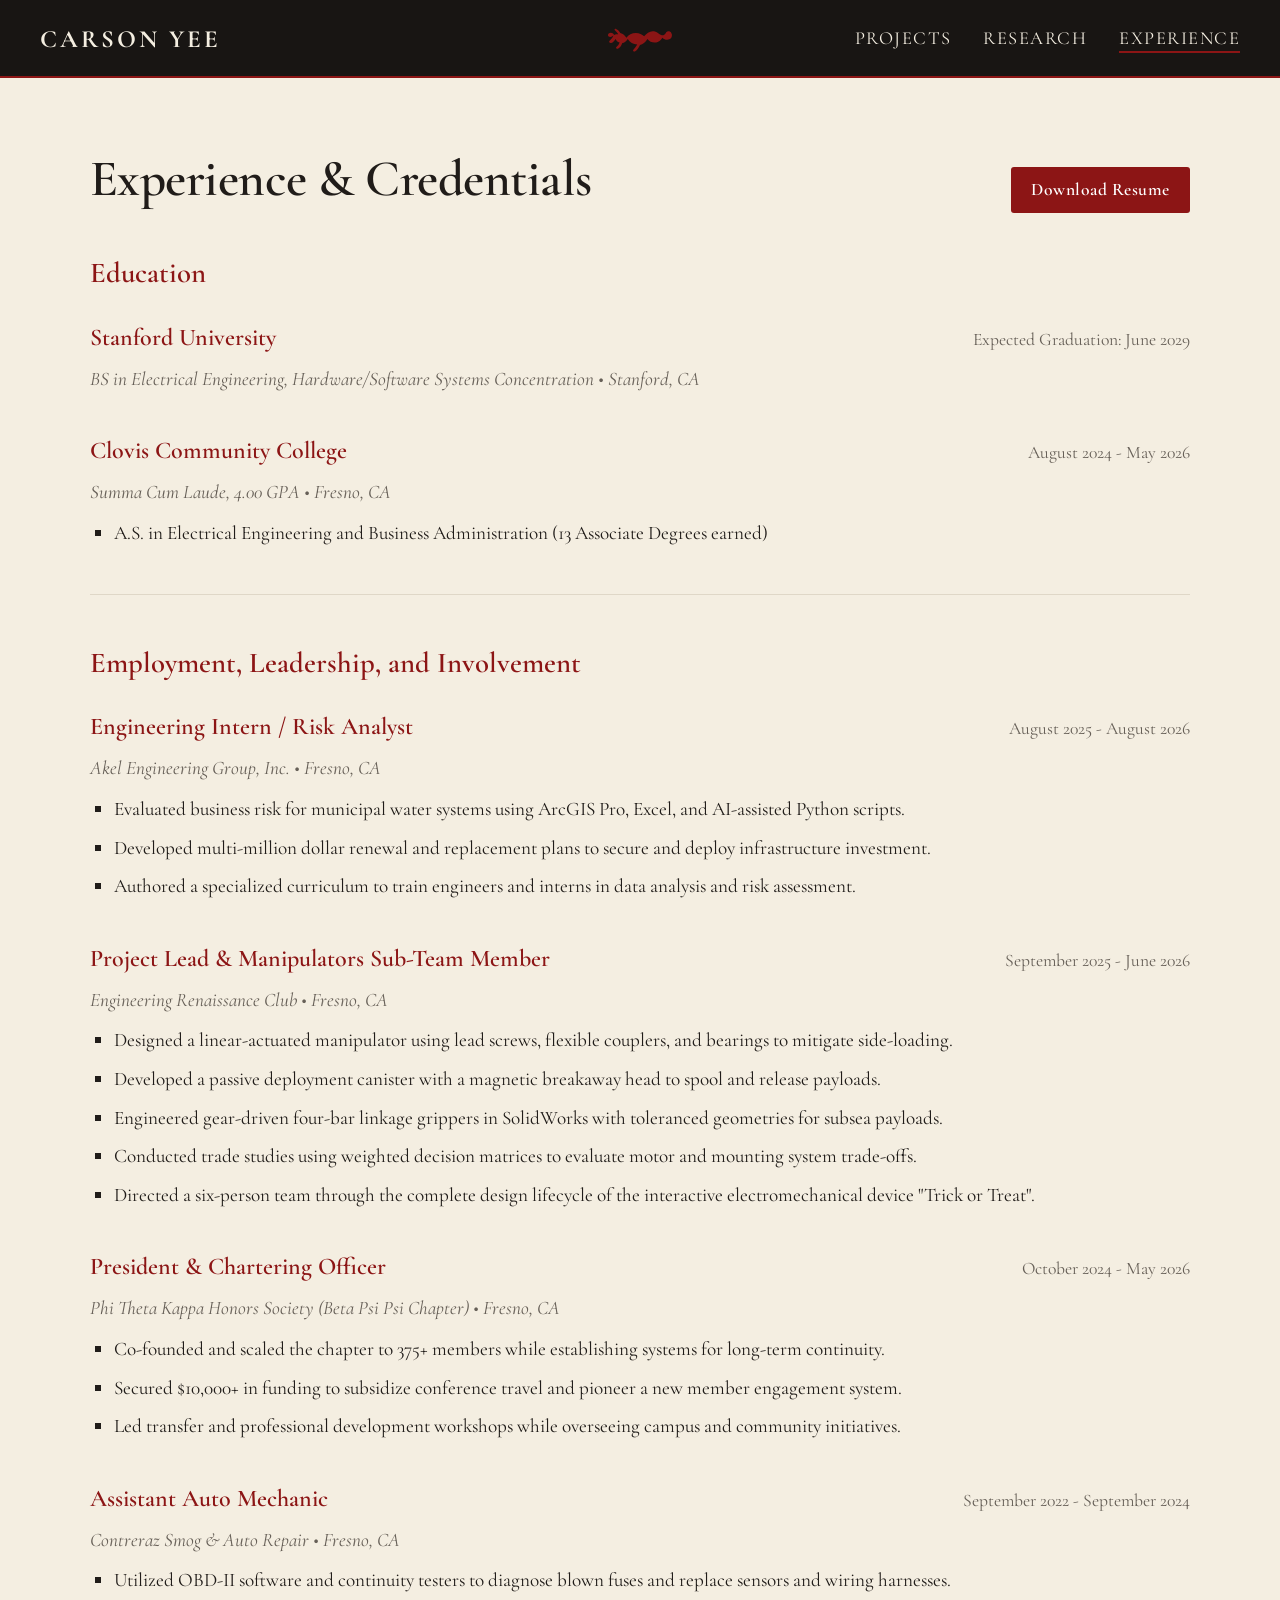
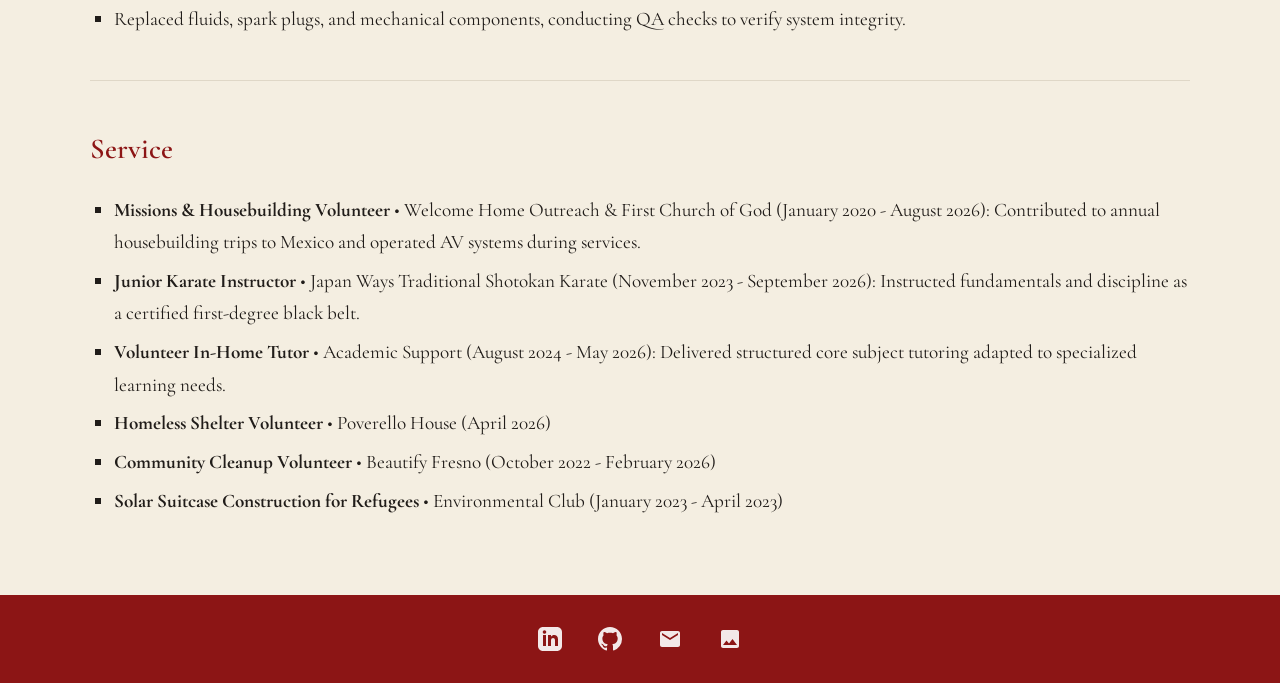
==== experience.html @ 571dfa96 "Standardize flexbox header, fix dragon clipping, remove citation tags, and add left-to-right card un" ====
<!DOCTYPE html>
<html lang="en">
<head>
  <meta charset="UTF-8">
  <meta name="viewport" content="width=device-width, initial-scale=1.0">
  <title>Experience | Carson Yee</title>
  <link rel="stylesheet" href="style.css">
</head>
<body>

  <header>
    <div class="nav-container">
      <a href="index.html" class="nav-brand">Carson Yee</a>
      <div class="nav-center">
        <svg class="dragon-icon" viewBox="0 0 100 40" fill="currentColor" xmlns="http://www.w3.org/2000/svg" aria-label="Chinese Dragon Emblem">
          <path d="M12 14 C10 10, 6 10, 4 12 C2 14, 3 17, 6 17 C9 17, 10 15, 11 15 C10 18, 7 21, 5 23 C4 24, 5 26, 7 26 C10 26, 12 23, 14 20 C15 22, 17 25, 20 25 C19 28, 17 30, 15 32 C14 33, 16 35, 18 34 C21 33, 23 29, 24 26 C27 26, 30 23, 32 20 C35 25, 40 28, 46 28 C44 31, 42 34, 40 36 C39 37, 41 39, 43 38 C46 37, 48 33, 50 29 C54 28, 58 25, 61 20 C64 24, 69 26, 74 25 C78 24, 81 21, 83 18 C86 21, 90 22, 94 20 C97 18, 98 14, 96 11 C94 8, 90 8, 88 11 C86 14, 84 15, 81 14 C78 13, 76 10, 72 9 C66 7, 60 11, 56 16 C53 13, 49 11, 44 11 C38 11, 33 14, 30 18 C28 15, 25 12, 21 11 C19 8, 17 6, 14 5 C13 5, 12 6, 13 7 C15 9, 17 11, 18 13 C16 13, 14 13, 12 14 Z"/>
        </svg>
      </div>
      <ul class="nav-links">
        <li><a href="projects.html">Projects</a></li>
        <li><a href="research.html">Research</a></li>
        <li><a href="experience.html" class="active">Experience</a></li>
      </ul>
    </div>
  </header>

  <main class="section-band section-cream" style="flex: 1;">
    <div class="content-wrap">
      <div style="display: flex; justify-content: space-between; align-items: baseline; margin-bottom: 24px; flex-wrap: wrap; gap: 16px;">
        <h1 class="page-title" style="margin-bottom: 0;">Experience & Credentials</h1>
        <a href="assets/resume.pdf" class="btn" download="Carson_Yee_Resume.pdf">Download Resume</a>
      </div>

      <!-- Education: Institution Precedes Major -->
      <h2 style="font-size: 1.8rem; color: var(--cardinal); margin: 36px 0 20px 0; font-weight: 600;">Education</h2>
      <div class="exp-entry">
        <div class="exp-header">
          <h3>Stanford University</h3>
          <span class="exp-date">Expected Graduation: June 2029</span>
        </div>
        <p class="exp-sub">BS in Electrical Engineering, Hardware/Software Systems Concentration &bull; Stanford, CA</p>
      </div>

      <div class="exp-entry">
        <div class="exp-header">
          <h3>Clovis Community College</h3>
          <span class="exp-date">August 2024 - May 2026</span>
        </div>
        <p class="exp-sub">Summa Cum Laude, 4.00 GPA &bull; Fresno, CA</p>
        <ul class="exp-bullets">
          <li>A.S. in Electrical Engineering and Business Administration (13 Associate Degrees earned)</li>
        </ul>
      </div>

      <hr style="border: 0; border-top: 1px solid var(--border); margin: 44px 0;">

      <!-- Employment: Job Title Precedes Organization -->
      <h2 style="font-size: 1.8rem; color: var(--cardinal); margin: 36px 0 20px 0; font-weight: 600;">Employment, Leadership, and Involvement</h2>

      <!-- 1. Akel -->
      <div class="exp-entry">
        <div class="exp-header">
          <h3>Engineering Intern / Risk Analyst</h3>
          <span class="exp-date">August 2025 - August 2026</span>
        </div>
        <p class="exp-sub">Akel Engineering Group, Inc. &bull; Fresno, CA</p>
        <ul class="exp-bullets">
          <li>Evaluated business risk for municipal water systems using ArcGIS Pro, Excel, and AI-assisted Python scripts.</li>
          <li>Developed multi-million dollar renewal and replacement plans to secure and deploy infrastructure investment.</li>
          <li>Authored a specialized curriculum to train engineers and interns in data analysis and risk assessment.</li>
        </ul>
      </div>

      <!-- 2. Engineering Renaissance Club -->
      <div class="exp-entry">
        <div class="exp-header">
          <h3>Project Lead & Manipulators Sub-Team Member</h3>
          <span class="exp-date">September 2025 - June 2026</span>
        </div>
        <p class="exp-sub">Engineering Renaissance Club &bull; Fresno, CA</p>
        <ul class="exp-bullets">
          <li>Designed a linear-actuated manipulator using lead screws, flexible couplers, and bearings to mitigate side-loading.</li>
          <li>Developed a passive deployment canister with a magnetic breakaway head to spool and release payloads.</li>
          <li>Engineered gear-driven four-bar linkage grippers in SolidWorks with toleranced geometries for subsea payloads.</li>
          <li>Conducted trade studies using weighted decision matrices to evaluate motor and mounting system trade-offs.</li>
          <li>Directed a six-person team through the complete design lifecycle of the interactive electromechanical device "Trick or Treat".</li>
        </ul>
      </div>

      <!-- 3. Phi Theta Kappa -->
      <div class="exp-entry">
        <div class="exp-header">
          <h3>President & Chartering Officer</h3>
          <span class="exp-date">October 2024 - May 2026</span>
        </div>
        <p class="exp-sub">Phi Theta Kappa Honors Society (Beta Psi Psi Chapter) &bull; Fresno, CA</p>
        <ul class="exp-bullets">
          <li>Co-founded and scaled the chapter to 375+ members while establishing systems for long-term continuity.</li>
          <li>Secured $10,000+ in funding to subsidize conference travel and pioneer a new member engagement system.</li>
          <li>Led transfer and professional development workshops while overseeing campus and community initiatives.</li>
        </ul>
      </div>

      <!-- 4. Contreraz -->
      <div class="exp-entry">
        <div class="exp-header">
          <h3>Assistant Auto Mechanic</h3>
          <span class="exp-date">September 2022 - September 2024</span>
        </div>
        <p class="exp-sub">Contreraz Smog & Auto Repair &bull; Fresno, CA</p>
        <ul class="exp-bullets">
          <li>Utilized OBD-II software and continuity testers to diagnose blown fuses and replace sensors and wiring harnesses.</li>
          <li>Replaced fluids, spark plugs, and mechanical components, conducting QA checks to verify system integrity.</li>
        </ul>
      </div>

      <hr style="border: 0; border-top: 1px solid var(--border); margin: 44px 0;">

      <!-- Service -->
      <h2 style="font-size: 1.8rem; color: var(--cardinal); margin: 36px 0 20px 0; font-weight: 600;">Service</h2>
      <ul class="service-list">
        <li><strong>Missions & Housebuilding Volunteer</strong> &bull; Welcome Home Outreach & First Church of God (January 2020 - August 2026): Contributed to annual housebuilding trips to Mexico and operated AV systems during services.</li>
        <li><strong>Junior Karate Instructor</strong> &bull; Japan Ways Traditional Shotokan Karate (November 2023 - September 2026): Instructed fundamentals and discipline as a certified first-degree black belt.</li>
        <li><strong>Volunteer In-Home Tutor</strong> &bull; Academic Support (August 2024 - May 2026): Delivered structured core subject tutoring adapted to specialized learning needs.</li>
        <li><strong>Homeless Shelter Volunteer</strong> &bull; Poverello House (April 2026)</li>
        <li><strong>Community Cleanup Volunteer</strong> &bull; Beautify Fresno (October 2022 - February 2026)</li>
        <li><strong>Solar Suitcase Construction for Refugees</strong> &bull; Environmental Club (January 2023 - April 2023)</li>
      </ul>
    </div>
  </main>

  <footer>
    <div class="footer-inner">
      <a href="http://www.linkedin.com/in/carsonyee777" target="_blank" rel="noopener" class="footer-icon" aria-label="LinkedIn">
        <svg viewBox="0 0 24 24"><path d="M19 0h-14c-2.761 0-5 2.239-5 5v14c0 2.761 2.239 5 5 5h14c2.762 0 5-2.239 5-5v-14c0-2.761-2.238-5-5-5zm-11 19h-3v-11h3v11zm-1.5-12.268c-.966 0-1.75-.79-1.75-1.764s.784-1.764 1.75-1.764 1.75.79 1.75 1.764-.783 1.764-1.75 1.764zm13.5 12.268h-3v-5.604c0-3.368-4-3.113-4 0v5.604h-3v-11h3v1.765c1.396-2.586 7-2.777 7 2.476v6.759z"/></svg>
      </a>
      <a href="https://github.com/carson-yee" target="_blank" rel="noopener" class="footer-icon" aria-label="GitHub">
        <svg viewBox="0 0 24 24"><path d="M12 0C5.37 0 0 5.37 0 12c0 5.31 3.435 9.795 8.205 11.385.6.105.825-.255.825-.57 0-.285-.015-1.23-.015-2.235-3.015.555-3.795-.735-4.035-1.41-.135-.345-.72-1.41-1.23-1.695-.42-.225-1.02-.78-.015-.795.945-.015 1.62.87 1.845 1.23 1.08 1.815 2.805 1.305 3.495.99.105-.78.42-1.305.765-1.605-2.67-.3-5.46-1.335-5.46-5.925 0-1.305.465-2.385 1.23-3.225-.12-.3-.54-1.53.12-3.18 0 0 1.005-.315 3.3 1.23.96-.27 1.98-.405 3-.405s2.04.135 3 .405c2.295-1.56 3.3-1.23 3.3-1.23.66 1.65.24 2.88.12 3.18.765.84 1.23 1.905 1.23 3.225 0 4.605-2.805 5.625-5.475 5.925.435.375.81 1.095.81 2.22 0 1.605-.015 2.895-.015 3.3 0 .315.225.69.825.57A12.02 12.02 0 0 0 24 12c0-6.63-5.37-12-12-12z"/></svg>
      </a>
      <a href="mailto:carsony@stanford.edu" class="footer-icon" aria-label="Email">
        <svg viewBox="0 0 24 24"><path d="M20 4H4c-1.1 0-1.99.9-1.99 2L2 18c0 1.1.9 2 2 2h16c1.1 0 2-.9 2-2V6c0-1.1-.9-2-2-2zm0 4l-8 5-8-5V6l8 5 8-5v2z"/></svg>
      </a>
      <a href="secret.html" class="footer-icon" aria-label="Field Photography" title="Field Photography">
        <svg viewBox="0 0 24 24"><path d="M21 19V5c0-1.1-.9-2-2-2H5c-1.1 0-2 .9-2 2v14c0 1.1.9 2 2 2h14c1.1 0 2-.9 2-2zM8.5 13.5l2.5 3.01L14.5 12l4.5 6H5l3.5-4.5z"/></svg>
      </a>
    </div>
  </footer>

</body>
</html>
---- style.css ----
@import url('https://fonts.googleapis.com/css2?family=Cormorant+Garamond:ital,wght@0,400;0,500;0,600;0,700;1,400;1,600&display=swap');

:root {
  --bg-cream: #f4eee1;
  --bg-light: #fcfaf6;
  --header-bg: #181513;
  --header-text: #f4eee1;
  --footer-bg: #8c1515;
  --text-main: #201c19;
  --text-muted: #665f57;
  --cardinal: #8c1515;
  --border: #dfd7c7;
}

* {
  box-sizing: border-box;
  margin: 0;
  padding: 0;
}

body {
  font-family: 'Cormorant Garamond', Garamond, Georgia, serif;
  color: var(--text-main);
  background-color: var(--bg-cream);
  line-height: 1.7;
  display: flex;
  flex-direction: column;
  min-height: 100vh;
  font-size: 1.15rem;
}

/* Header & Flexbox Navigation */
header {
  background-color: var(--header-bg);
  width: 100%;
  padding: 18px 0 16px 0;
  border-bottom: 2px solid var(--cardinal);
}

.nav-container {
  width: 100%;
  padding: 0 40px;
  display: flex;
  justify-content: space-between;
  align-items: center;
}

.nav-brand {
  flex: 1;
  text-align: left;
  font-size: 1.55rem;
  font-weight: 700;
  letter-spacing: 0.12em;
  text-transform: uppercase;
  text-decoration: none;
  color: var(--header-text);
  transition: opacity 0.2s ease;
}

.nav-brand:hover {
  opacity: 0.8;
}

.nav-center {
  flex: 0 0 auto;
  display: flex;
  align-items: center;
  justify-content: center;
}

.dragon-icon {
  width: 68px;
  height: 28px;
  display: block;
  color: var(--cardinal);
  transition: transform 0.25s ease, color 0.25s ease;
}

.dragon-icon:hover {
  transform: scale(1.1);
  color: #b82323;
}

.nav-links {
  flex: 1;
  display: flex;
  justify-content: flex-end;
  gap: 32px;
  align-items: center;
  list-style: none;
}

.nav-links a {
  text-decoration: none;
  color: var(--header-text);
  font-size: 1.15rem;
  letter-spacing: 0.08em;
  text-transform: uppercase;
  position: relative;
  padding-bottom: 4px;
  transition: color 0.2s ease;
}

.nav-links a::after {
  content: "";
  position: absolute;
  bottom: 0;
  left: 0;
  width: 0%;
  height: 2px;
  background-color: var(--cardinal);
  transition: width 0.25s ease;
}

.nav-links a:hover::after,
.nav-links a.active::after {
  width: 100%;
}

/* Layout Bands */
.section-band {
  width: 100%;
  padding: 72px 24px;
}

.section-cream {
  background-color: var(--bg-cream);
}

.section-light {
  background-color: var(--bg-light);
  border-top: 1px solid var(--border);
  border-bottom: 1px solid var(--border);
}

.content-wrap {
  max-width: 1100px;
  margin: 0 auto;
}

/* Typography */
.page-title {
  font-size: 3.2rem;
  font-weight: 600;
  letter-spacing: -0.01em;
  margin-bottom: 32px;
  line-height: 1.15;
}

.section-heading {
  font-size: 2.3rem;
  font-weight: 600;
  text-align: center;
  margin-bottom: 36px;
}

.section-sub {
  text-align: center;
  color: var(--text-muted);
  font-size: 1.1rem;
  margin-bottom: 40px;
  font-style: italic;
}

/* Hero Section */
.hero-grid {
  display: grid;
  grid-template-columns: 1.15fr 0.85fr;
  gap: 60px;
  align-items: center;
}

.hero-bio {
  font-size: 1.35rem;
  line-height: 1.8;
}

.hero-bio p {
  margin-bottom: 22px;
}

.hero-image-wrap {
  display: flex;
  justify-content: center;
}

.hero-img {
  width: 100%;
  max-width: 440px;
  aspect-ratio: 4 / 5;
  object-fit: cover;
  border-radius: 4px;
  border: 1px solid var(--border);
  box-shadow: 0 12px 30px rgba(0, 0, 0, 0.08);
}

/* Featured Links Cards with Left-to-Right Animated Underline */
.card-grid {
  display: grid;
  grid-template-columns: repeat(auto-fit, minmax(300px, 1fr));
  gap: 28px;
}

.card {
  background: var(--bg-cream);
  padding: 24px;
  border: 1px solid var(--border);
  border-radius: 3px;
  text-decoration: none;
  color: inherit;
  display: flex;
  flex-direction: column;
  justify-content: space-between;
  transition: transform 0.2s ease, box-shadow 0.2s ease;
}

.card:hover {
  transform: translateY(-4px);
  box-shadow: 0 10px 24px rgba(0, 0, 0, 0.06);
}

.card-title-wrap {
  display: inline-block;
  margin-bottom: 8px;
}

.card h3 {
  font-size: 1.5rem;
  color: var(--cardinal);
  font-weight: 600;
  display: inline-block;
  position: relative;
  padding-bottom: 2px;
}

.card h3::after {
  content: "";
  position: absolute;
  bottom: 0;
  left: 0;
  width: 0%;
  height: 2px;
  background-color: var(--cardinal);
  transition: width 0.25s ease;
}

.card:hover h3::after {
  width: 100%;
}

.card p {
  font-size: 1.15rem;
  color: var(--text-muted);
  margin-bottom: 16px;
  flex-grow: 1;
}

.card-thumb {
  width: 100%;
  aspect-ratio: 16 / 9;
  object-fit: cover;
  border-radius: 2px;
  border: 1px solid var(--border);
  display: block;
  background-color: var(--bg-light);
}

/* Quote Section */
.quote-container {
  max-width: 900px;
  margin: 0 auto;
  text-align: center;
  padding: 24px 20px;
}

.quote-text {
  font-size: 2.3rem;
  font-style: italic;
  line-height: 1.45;
  color: var(--text-main);
  margin-bottom: 16px;
}

.quote-attribution {
  font-size: 1.25rem;
  font-style: normal;
  letter-spacing: 0.06em;
  text-transform: uppercase;
  color: var(--cardinal);
  font-weight: 600;
}

/* Video Container for Speech Page */
.video-container {
  position: relative;
  padding-bottom: 56.25%;
  height: 0;
  overflow: hidden;
  max-width: 900px;
  margin: 0 auto 36px auto;
  border: 1px solid var(--border);
  border-radius: 3px;
  box-shadow: 0 10px 30px rgba(0, 0, 0, 0.08);
  background-color: #000;
}

.video-container iframe {
  position: absolute;
  top: 0;
  left: 0;
  width: 100%;
  height: 100%;
  border: 0;
}

/* Projects Grid: Exactly Two Columns Max */
.project-grid {
  display: grid;
  grid-template-columns: repeat(2, 1fr);
  gap: 32px;
}

.project-card {
  position: relative;
  aspect-ratio: 16 / 10;
  overflow: hidden;
  border-radius: 3px;
  border: 1px solid var(--border);
  background-color: #141110;
  display: block;
  text-decoration: none;
}

.project-img {
  width: 100%;
  height: 100%;
  object-fit: cover;
  display: block;
  transition: opacity 0.4s ease, transform 0.4s ease;
}

.project-overlay {
  position: absolute;
  inset: 0;
  display: flex;
  flex-direction: column;
  justify-content: center;
  align-items: center;
  text-align: center;
  padding: 28px;
  opacity: 0;
  background: rgba(24, 21, 19, 0.9);
  transition: opacity 0.35s ease;
}

.project-card:hover .project-img {
  opacity: 0.15;
  transform: scale(1.04);
}

.project-card:hover .project-overlay {
  opacity: 1;
}

.project-overlay h3 {
  color: #ffffff;
  font-size: 1.6rem;
  margin-bottom: 8px;
  font-weight: 600;
}

.project-overlay p {
  color: var(--bg-cream);
  font-size: 1.15rem;
  line-height: 1.45;
}

/* Research Entries */
.pub-entry {
  display: flex;
  justify-content: space-between;
  align-items: flex-start;
  gap: 36px;
  margin-bottom: 44px;
  padding-bottom: 36px;
  border-bottom: 1px solid var(--border);
}

.pub-entry:last-child {
  border-bottom: none;
}

.pub-content {
  flex: 1;
}

.pub-title {
  font-size: 1.6rem;
  color: var(--cardinal);
  margin-bottom: 6px;
  line-height: 1.35;
  font-weight: 600;
}

.pub-sub {
  color: var(--text-muted);
  font-size: 1.15rem;
  font-style: italic;
  margin-bottom: 12px;
}

.pub-desc {
  font-size: 1.2rem;
  margin-bottom: 16px;
}

.pub-cover {
  width: 190px;
  min-width: 190px;
  aspect-ratio: 3 / 4;
  object-fit: cover;
  border: 1px solid var(--border);
  border-radius: 2px;
  box-shadow: 0 4px 14px rgba(0, 0, 0, 0.08);
  background-color: var(--bg-light);
}

/* Standard Buttons */
.btn {
  display: inline-block;
  padding: 8px 20px;
  background-color: var(--cardinal);
  color: #ffffff;
  text-decoration: none;
  border-radius: 3px;
  font-size: 1.1rem;
  font-weight: 600;
  letter-spacing: 0.03em;
  transition: opacity 0.2s ease;
}

.btn:hover {
  opacity: 0.88;
}

/* Experience Entries */
.exp-entry {
  margin-bottom: 36px;
}

.exp-header {
  display: flex;
  justify-content: space-between;
  align-items: baseline;
  margin-bottom: 4px;
}

.exp-header h3 {
  font-size: 1.5rem;
  color: var(--cardinal);
  font-weight: 600;
}

.exp-date {
  font-size: 1.1rem;
  color: var(--text-muted);
}

.exp-sub {
  color: var(--text-muted);
  font-size: 1.2rem;
  font-style: italic;
  margin-bottom: 8px;
}

.exp-bullets, .service-list {
  list-style: square;
  padding-left: 24px;
  font-size: 1.2rem;
  line-height: 1.7;
}

.exp-bullets li, .service-list li {
  margin-bottom: 6px;
}

/* Secret Photography Grid */
.secret-wrap {
  width: 100%;
  max-width: 1300px;
  margin: 0 auto;
  padding: 48px 24px;
}

.gallery-grid {
  display: grid;
  grid-template-columns: repeat(auto-fill, minmax(320px, 1fr));
  gap: 28px;
}

.gallery-item {
  width: 100%;
  height: 320px;
  object-fit: cover;
  border-radius: 3px;
  border: 1px solid var(--border);
}

/* Footer */
footer {
  background-color: var(--footer-bg);
  padding: 32px 0;
  margin-top: auto;
  width: 100%;
}

.footer-inner {
  display: flex;
  justify-content: center;
  align-items: center;
  gap: 36px;
}

.footer-icon {
  color: #ffffff;
  display: inline-flex;
  align-items: center;
  justify-content: center;
  opacity: 0.9;
  transition: transform 0.2s ease, opacity 0.2s ease;
}

.footer-icon:hover {
  opacity: 1;
  transform: scale(1.15);
}

.footer-icon svg {
  width: 24px;
  height: 24px;
  fill: currentColor;
}

/* Responsive Layout */
@media (max-width: 768px) {
  .nav-container {
    padding: 0 20px;
    flex-direction: column;
    gap: 14px;
    text-align: center;
  }
  .nav-brand {
    text-align: center;
  }
  .nav-links {
    justify-content: center;
    gap: 18px;
  }
  .hero-grid {
    grid-template-columns: 1fr;
    gap: 36px;
  }
  .hero-image-wrap {
    order: -1;
  }
  .hero-img {
    max-width: 300px;
  }
  .page-title {
    font-size: 2.5rem;
    text-align: center;
  }
  .project-grid {
    grid-template-columns: 1fr;
  }
  .pub-entry {
    flex-direction: column-reverse;
    gap: 20px;
  }
  .pub-cover {
    width: 100%;
    max-width: 240px;
  }
  .quote-text {
    font-size: 1.7rem;
  }
  .exp-header {
    flex-direction: column;
    gap: 4px;
  }
}
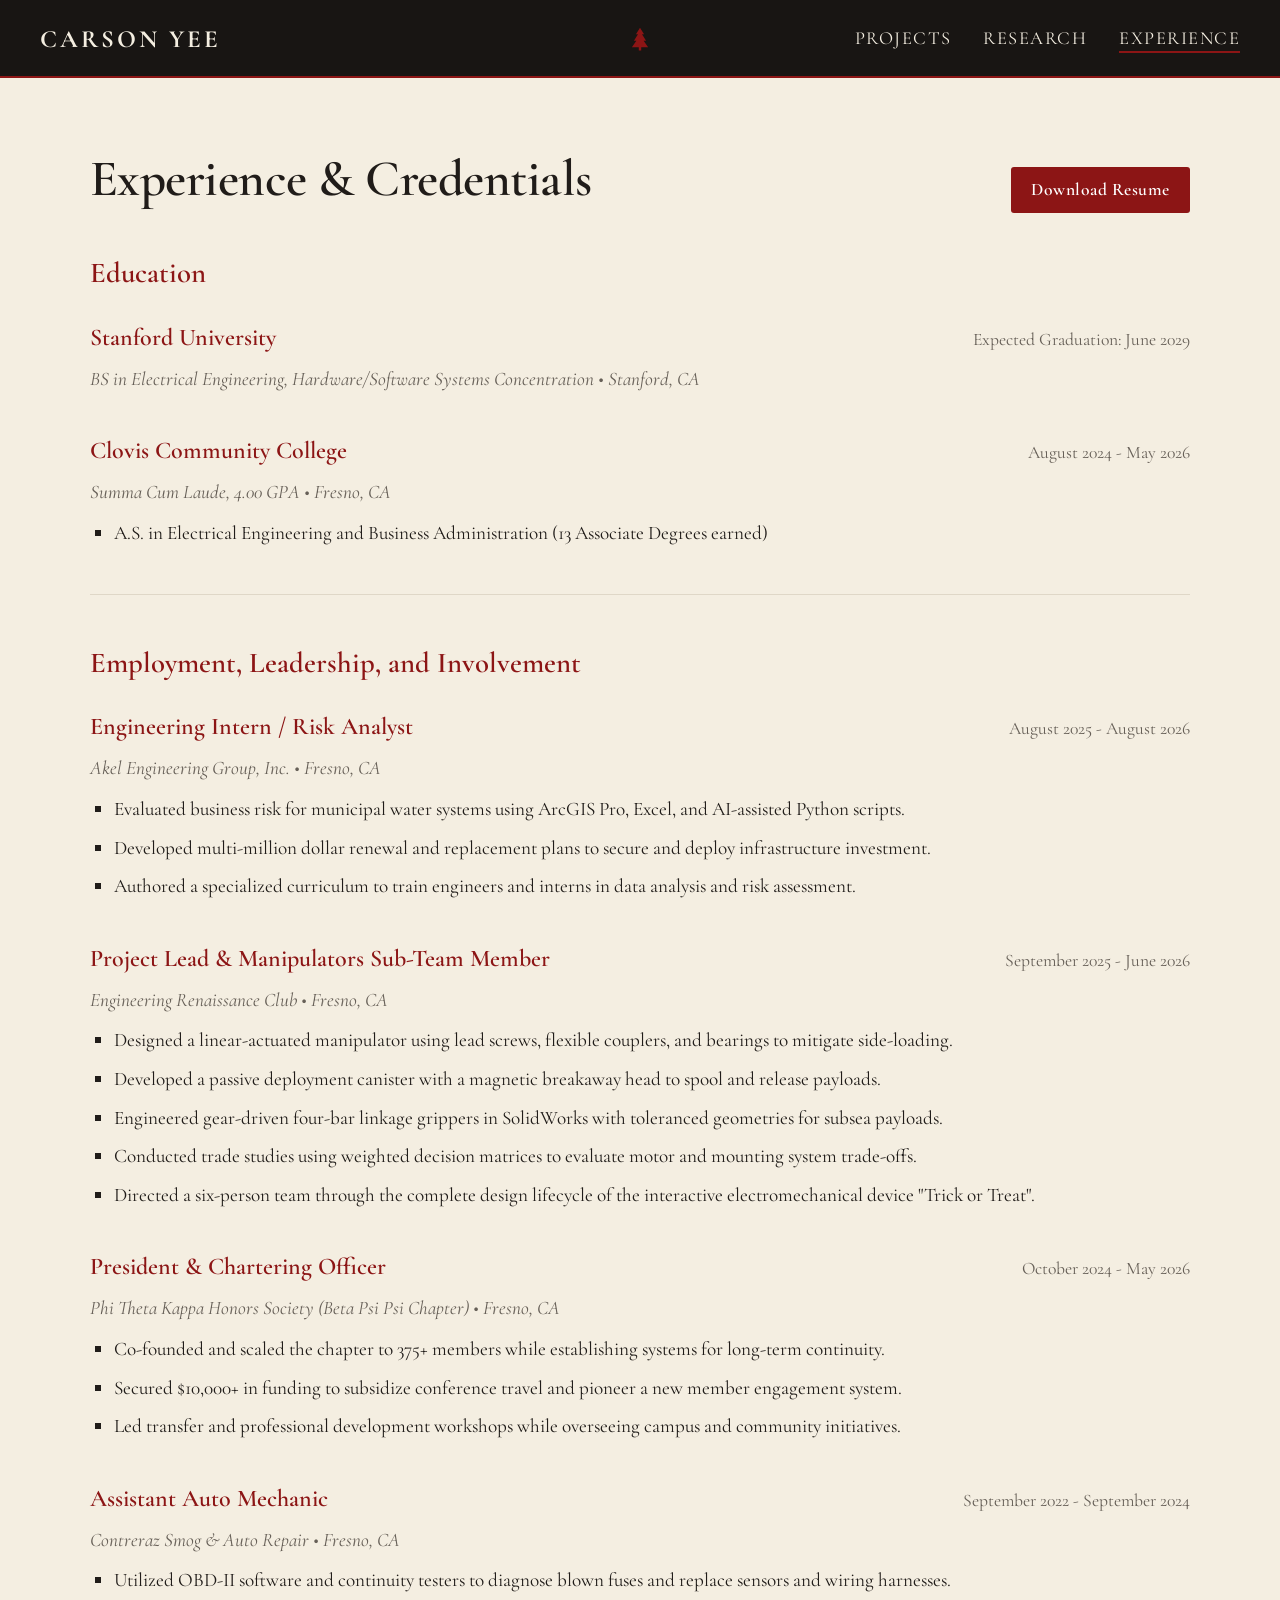
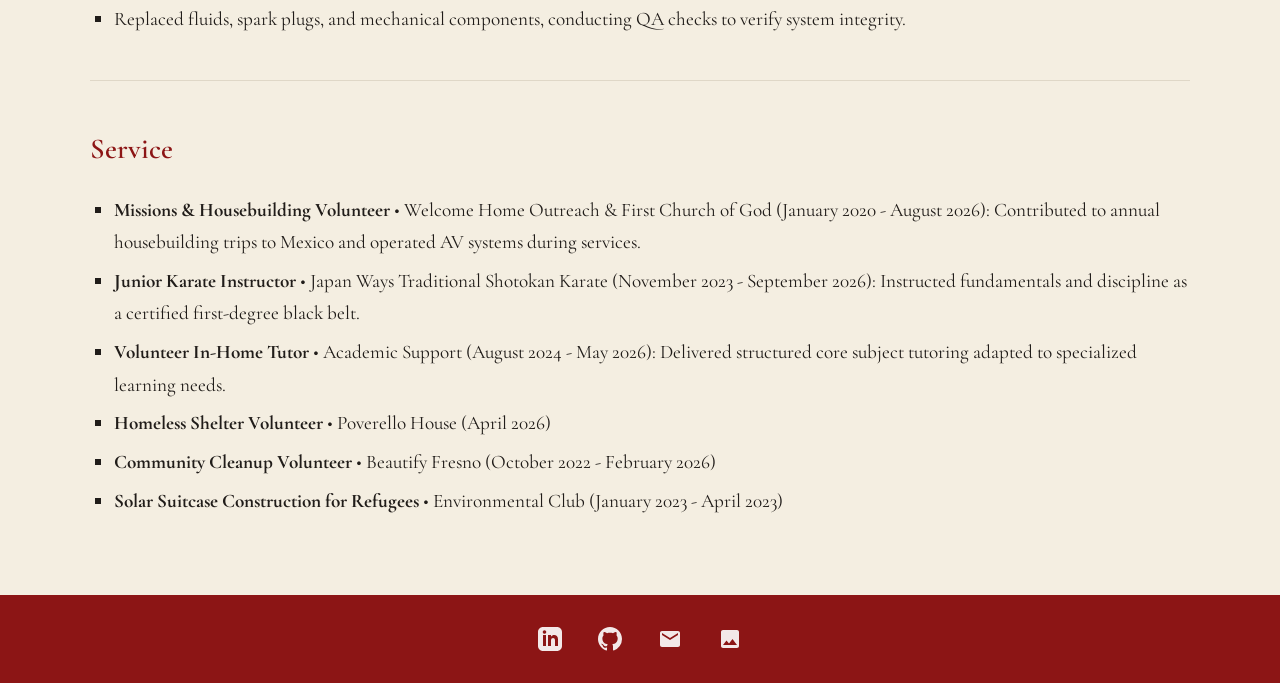
==== commit 068de2d6: "Inject redwood tree SVG markup across all HTML page headers" ====
--- a/experience.html
+++ b/experience.html
@@ -12,8 +12,8 @@
     <div class="nav-container">
       <a href="index.html" class="nav-brand">Carson Yee</a>
       <div class="nav-center">
-        <svg class="dragon-icon" viewBox="0 0 100 40" fill="currentColor" xmlns="http://www.w3.org/2000/svg" aria-label="Chinese Dragon Emblem">
-          <path d="M12 14 C10 10, 6 10, 4 12 C2 14, 3 17, 6 17 C9 17, 10 15, 11 15 C10 18, 7 21, 5 23 C4 24, 5 26, 7 26 C10 26, 12 23, 14 20 C15 22, 17 25, 20 25 C19 28, 17 30, 15 32 C14 33, 16 35, 18 34 C21 33, 23 29, 24 26 C27 26, 30 23, 32 20 C35 25, 40 28, 46 28 C44 31, 42 34, 40 36 C39 37, 41 39, 43 38 C46 37, 48 33, 50 29 C54 28, 58 25, 61 20 C64 24, 69 26, 74 25 C78 24, 81 21, 83 18 C86 21, 90 22, 94 20 C97 18, 98 14, 96 11 C94 8, 90 8, 88 11 C86 14, 84 15, 81 14 C78 13, 76 10, 72 9 C66 7, 60 11, 56 16 C53 13, 49 11, 44 11 C38 11, 33 14, 30 18 C28 15, 25 12, 21 11 C19 8, 17 6, 14 5 C13 5, 12 6, 13 7 C15 9, 17 11, 18 13 C16 13, 14 13, 12 14 Z"/>
+        <svg class="tree-icon" viewBox="0 0 32 32" fill="currentColor" xmlns="http://www.w3.org/2000/svg" aria-label="Redwood Emblem">
+          <path d="M16 2 L21 10 L18.5 10 L23.5 18 L20.5 18 L26 26 L17.5 26 L17.5 30 L14.5 30 L14.5 26 L6 26 L11.5 18 L8.5 18 L13.5 10 L11 10 Z"/>
         </svg>
       </div>
       <ul class="nav-links">
--- a/style.css
+++ b/style.css
@@ -29,7 +29,7 @@
   font-size: 1.15rem;
 }
 
-/* Header & Flexbox Navigation */
+/* Header and 3-Part Flexbox Navigation */
 header {
   background-color: var(--header-bg);
   width: 100%;
@@ -68,16 +68,16 @@
   justify-content: center;
 }
 
-.dragon-icon {
-  width: 68px;
-  height: 28px;
+.tree-icon {
+  height: 26px;
+  width: auto;
   display: block;
   color: var(--cardinal);
   transition: transform 0.25s ease, color 0.25s ease;
 }
 
-.dragon-icon:hover {
-  transform: scale(1.1);
+.tree-icon:hover {
+  transform: scale(1.12);
   color: #b82323;
 }
 
@@ -117,7 +117,7 @@
   width: 100%;
 }
 
-/* Layout Bands */
+/* Section Containers */
 .section-band {
   width: 100%;
   padding: 72px 24px;
@@ -138,7 +138,7 @@
   margin: 0 auto;
 }
 
-/* Typography */
+/* Page Titles and Headings */
 .page-title {
   font-size: 3.2rem;
   font-weight: 600;
@@ -290,7 +290,7 @@
   font-weight: 600;
 }
 
-/* Video Container for Speech Page */
+/* Video Frame Container for Speech Page */
 .video-container {
   position: relative;
   padding-bottom: 56.25%;
@@ -375,7 +375,7 @@
   line-height: 1.45;
 }
 
-/* Research Entries */
+/* Research Publications and Presentations */
 .pub-entry {
   display: flex;
   justify-content: space-between;
@@ -425,7 +425,7 @@
   background-color: var(--bg-light);
 }
 
-/* Standard Buttons */
+/* Buttons */
 .btn {
   display: inline-block;
   padding: 8px 20px;
@@ -443,7 +443,7 @@
   opacity: 0.88;
 }
 
-/* Experience Entries */
+/* Experience and Service Entries */
 .exp-entry {
   margin-bottom: 36px;
 }
@@ -484,7 +484,7 @@
   margin-bottom: 6px;
 }
 
-/* Secret Photography Grid */
+/* Secret Gallery Grid */
 .secret-wrap {
   width: 100%;
   max-width: 1300px;
@@ -541,7 +541,7 @@
   fill: currentColor;
 }
 
-/* Responsive Layout */
+/* Responsive Rules */
 @media (max-width: 768px) {
   .nav-container {
     padding: 0 20px;
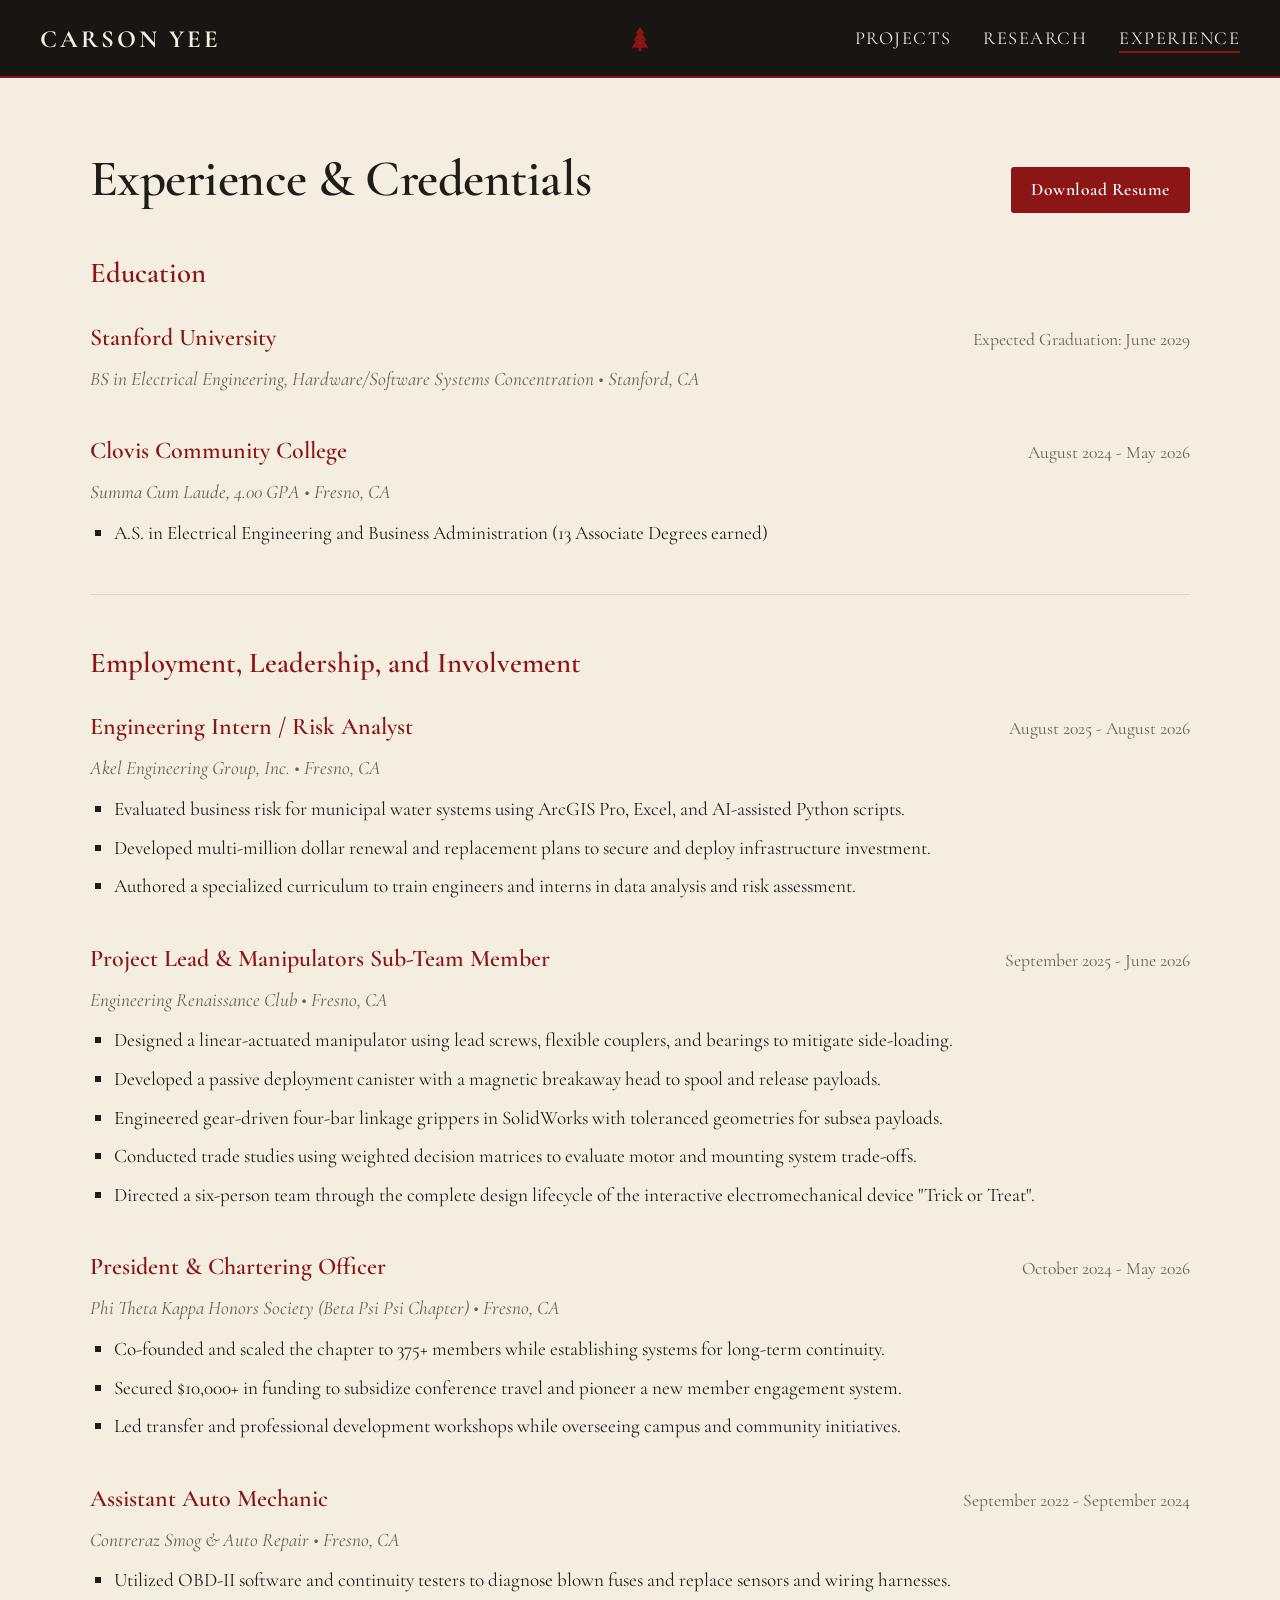
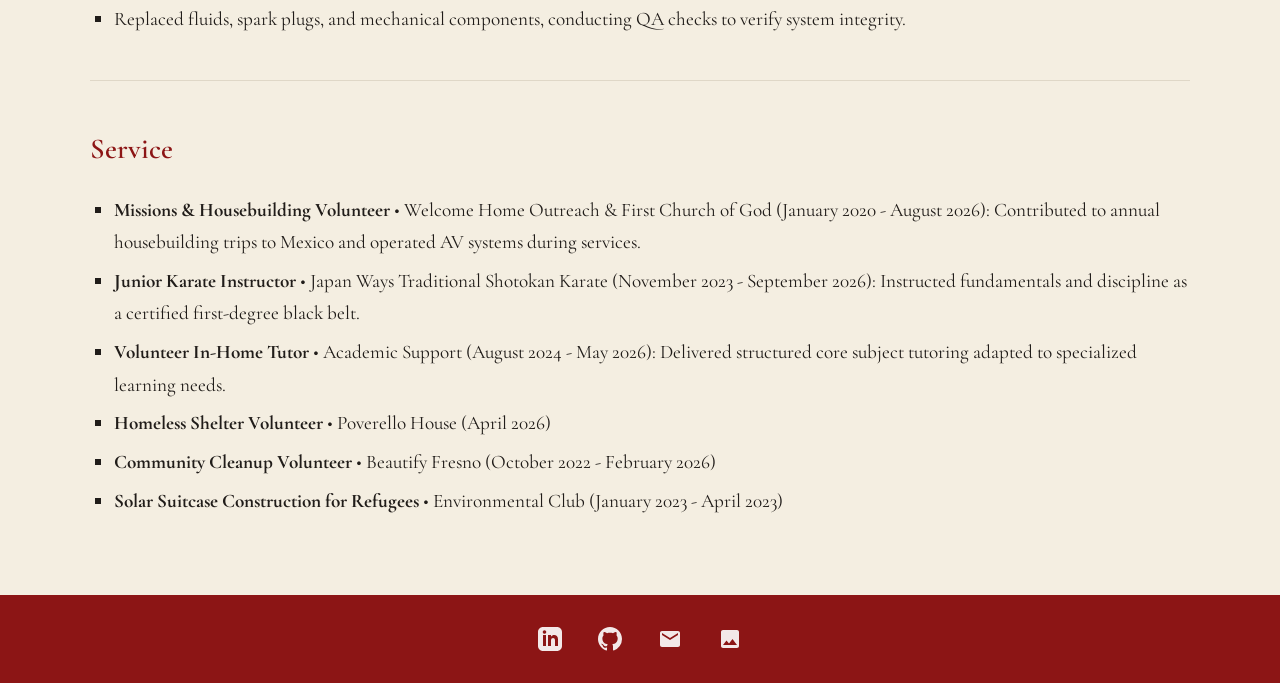
==== commit 8a711d0f: "Deploy standardized redwood emblem header and updated layouts across all pages" ====
--- a/experience.html
+++ b/experience.html
@@ -12,7 +12,7 @@
     <div class="nav-container">
       <a href="index.html" class="nav-brand">Carson Yee</a>
       <div class="nav-center">
-        <svg class="tree-icon" viewBox="0 0 32 32" fill="currentColor" xmlns="http://www.w3.org/2000/svg" aria-label="Redwood Emblem">
+        <svg class="tree-icon" viewBox="0 0 32 32" width="28" height="28" fill="#8c1515" xmlns="http://www.w3.org/2000/svg" aria-label="Redwood Emblem">
           <path d="M16 2 L21 10 L18.5 10 L23.5 18 L20.5 18 L26 26 L17.5 26 L17.5 30 L14.5 30 L14.5 26 L6 26 L11.5 18 L8.5 18 L13.5 10 L11 10 Z"/>
         </svg>
       </div>
@@ -35,20 +35,20 @@
       <h2 style="font-size: 1.8rem; color: var(--cardinal); margin: 36px 0 20px 0; font-weight: 600;">Education</h2>
       <div class="exp-entry">
         <div class="exp-header">
-          <h3>Stanford University</h3>
-          <span class="exp-date">Expected Graduation: June 2029</span>
+          <h3>Stanford University</h3><!--[cite: 2] -->
+          <span class="exp-date">Expected Graduation: June 2029</span><!--[cite: 2] -->
         </div>
-        <p class="exp-sub">BS in Electrical Engineering, Hardware/Software Systems Concentration &bull; Stanford, CA</p>
+        <p class="exp-sub">BS in Electrical Engineering, Hardware/Software Systems Concentration &bull; Stanford, CA</p><!--[cite: 2] -->
       </div>
 
       <div class="exp-entry">
         <div class="exp-header">
-          <h3>Clovis Community College</h3>
-          <span class="exp-date">August 2024 - May 2026</span>
+          <h3>Clovis Community College</h3><!--[cite: 2] -->
+          <span class="exp-date">August 2024 - May 2026</span><!--[cite: 2] -->
         </div>
-        <p class="exp-sub">Summa Cum Laude, 4.00 GPA &bull; Fresno, CA</p>
+        <p class="exp-sub">Summa Cum Laude, 4.00 GPA &bull; Fresno, CA</p><!--[cite: 2] -->
         <ul class="exp-bullets">
-          <li>A.S. in Electrical Engineering and Business Administration (13 Associate Degrees earned)</li>
+          <li>A.S. in Electrical Engineering and Business Administration (13 Associate Degrees earned)</li><!--[cite: 1, 2] -->
         </ul>
       </div>
 
@@ -60,57 +60,57 @@
       <!-- 1. Akel -->
       <div class="exp-entry">
         <div class="exp-header">
-          <h3>Engineering Intern / Risk Analyst</h3>
-          <span class="exp-date">August 2025 - August 2026</span>
+          <h3>Engineering Intern / Risk Analyst</h3><!--[cite: 2] -->
+          <span class="exp-date">August 2025 - August 2026</span><!--[cite: 2] -->
         </div>
-        <p class="exp-sub">Akel Engineering Group, Inc. &bull; Fresno, CA</p>
+        <p class="exp-sub">Akel Engineering Group, Inc. &bull; Fresno, CA</p><!--[cite: 2] -->
         <ul class="exp-bullets">
-          <li>Evaluated business risk for municipal water systems using ArcGIS Pro, Excel, and AI-assisted Python scripts.</li>
-          <li>Developed multi-million dollar renewal and replacement plans to secure and deploy infrastructure investment.</li>
-          <li>Authored a specialized curriculum to train engineers and interns in data analysis and risk assessment.</li>
+          <li>Evaluated business risk for municipal water systems using ArcGIS Pro, Excel, and AI-assisted Python scripts.</li><!--[cite: 2] -->
+          <li>Developed multi-million dollar renewal and replacement plans to secure and deploy infrastructure investment.</li><!--[cite: 2] -->
+          <li>Authored a specialized curriculum to train engineers and interns in data analysis and risk assessment.</li><!--[cite: 2] -->
         </ul>
       </div>
 
       <!-- 2. Engineering Renaissance Club -->
       <div class="exp-entry">
         <div class="exp-header">
-          <h3>Project Lead & Manipulators Sub-Team Member</h3>
-          <span class="exp-date">September 2025 - June 2026</span>
+          <h3>Project Lead & Manipulators Sub-Team Member</h3><!--[cite: 1, 2] -->
+          <span class="exp-date">September 2025 - June 2026</span><!--[cite: 1, 2] -->
         </div>
-        <p class="exp-sub">Engineering Renaissance Club &bull; Fresno, CA</p>
+        <p class="exp-sub">Engineering Renaissance Club &bull; Fresno, CA</p><!--[cite: 2] -->
         <ul class="exp-bullets">
-          <li>Designed a linear-actuated manipulator using lead screws, flexible couplers, and bearings to mitigate side-loading.</li>
-          <li>Developed a passive deployment canister with a magnetic breakaway head to spool and release payloads.</li>
-          <li>Engineered gear-driven four-bar linkage grippers in SolidWorks with toleranced geometries for subsea payloads.</li>
-          <li>Conducted trade studies using weighted decision matrices to evaluate motor and mounting system trade-offs.</li>
-          <li>Directed a six-person team through the complete design lifecycle of the interactive electromechanical device "Trick or Treat".</li>
+          <li>Designed a linear-actuated manipulator using lead screws, flexible couplers, and bearings to mitigate side-loading.</li><!--[cite: 2] -->
+          <li>Developed a passive deployment canister with a magnetic breakaway head to spool and release payloads.</li><!--[cite: 2] -->
+          <li>Engineered gear-driven four-bar linkage grippers in SolidWorks with toleranced geometries for subsea payloads.</li><!--[cite: 2] -->
+          <li>Conducted trade studies using weighted decision matrices to evaluate motor and mounting system trade-offs.</li><!--[cite: 2] -->
+          <li>Directed a six-person team through the complete design lifecycle of the interactive electromechanical device "Trick or Treat".</li><!--[cite: 2] -->
         </ul>
       </div>
 
       <!-- 3. Phi Theta Kappa -->
       <div class="exp-entry">
         <div class="exp-header">
-          <h3>President & Chartering Officer</h3>
-          <span class="exp-date">October 2024 - May 2026</span>
+          <h3>President & Chartering Officer</h3><!--[cite: 2] -->
+          <span class="exp-date">October 2024 - May 2026</span><!--[cite: 2] -->
         </div>
-        <p class="exp-sub">Phi Theta Kappa Honors Society (Beta Psi Psi Chapter) &bull; Fresno, CA</p>
+        <p class="exp-sub">Phi Theta Kappa Honors Society (Beta Psi Psi Chapter) &bull; Fresno, CA</p><!--[cite: 2] -->
         <ul class="exp-bullets">
-          <li>Co-founded and scaled the chapter to 375+ members while establishing systems for long-term continuity.</li>
-          <li>Secured $10,000+ in funding to subsidize conference travel and pioneer a new member engagement system.</li>
-          <li>Led transfer and professional development workshops while overseeing campus and community initiatives.</li>
+          <li>Co-founded and scaled the chapter to 375+ members while establishing systems for long-term continuity.</li><!--[cite: 2] -->
+          <li>Secured $10,000+ in funding to subsidize conference travel and pioneer a new member engagement system.</li><!--[cite: 2] -->
+          <li>Led transfer and professional development workshops while overseeing campus and community initiatives.</li><!--[cite: 2] -->
         </ul>
       </div>
 
       <!-- 4. Contreraz -->
       <div class="exp-entry">
         <div class="exp-header">
-          <h3>Assistant Auto Mechanic</h3>
-          <span class="exp-date">September 2022 - September 2024</span>
+          <h3>Assistant Auto Mechanic</h3><!--[cite: 2] -->
+          <span class="exp-date">September 2022 - September 2024</span><!--[cite: 2] -->
         </div>
-        <p class="exp-sub">Contreraz Smog & Auto Repair &bull; Fresno, CA</p>
+        <p class="exp-sub">Contreraz Smog & Auto Repair &bull; Fresno, CA</p><!--[cite: 2] -->
         <ul class="exp-bullets">
-          <li>Utilized OBD-II software and continuity testers to diagnose blown fuses and replace sensors and wiring harnesses.</li>
-          <li>Replaced fluids, spark plugs, and mechanical components, conducting QA checks to verify system integrity.</li>
+          <li>Utilized OBD-II software and continuity testers to diagnose blown fuses and replace sensors and wiring harnesses.</li><!--[cite: 2] -->
+          <li>Replaced fluids, spark plugs, and mechanical components, conducting QA checks to verify system integrity.</li><!--[cite: 2] -->
         </ul>
       </div>
 
@@ -119,12 +119,12 @@
       <!-- Service -->
       <h2 style="font-size: 1.8rem; color: var(--cardinal); margin: 36px 0 20px 0; font-weight: 600;">Service</h2>
       <ul class="service-list">
-        <li><strong>Missions & Housebuilding Volunteer</strong> &bull; Welcome Home Outreach & First Church of God (January 2020 - August 2026): Contributed to annual housebuilding trips to Mexico and operated AV systems during services.</li>
-        <li><strong>Junior Karate Instructor</strong> &bull; Japan Ways Traditional Shotokan Karate (November 2023 - September 2026): Instructed fundamentals and discipline as a certified first-degree black belt.</li>
-        <li><strong>Volunteer In-Home Tutor</strong> &bull; Academic Support (August 2024 - May 2026): Delivered structured core subject tutoring adapted to specialized learning needs.</li>
-        <li><strong>Homeless Shelter Volunteer</strong> &bull; Poverello House (April 2026)</li>
-        <li><strong>Community Cleanup Volunteer</strong> &bull; Beautify Fresno (October 2022 - February 2026)</li>
-        <li><strong>Solar Suitcase Construction for Refugees</strong> &bull; Environmental Club (January 2023 - April 2023)</li>
+        <li><strong>Missions & Housebuilding Volunteer</strong> &bull; Welcome Home Outreach & First Church of God (January 2020 - August 2026): Contributed to annual housebuilding trips to Mexico and operated AV systems during services.</li><!--[cite: 1, 2] -->
+        <li><strong>Junior Karate Instructor</strong> &bull; Japan Ways Traditional Shotokan Karate (November 2023 - September 2026): Instructed fundamentals and discipline as a certified first-degree black belt.</li><!--[cite: 1] -->
+        <li><strong>Volunteer In-Home Tutor</strong> &bull; Academic Support (August 2024 - May 2026): Delivered structured core subject tutoring adapted to specialized learning needs.</li><!--[cite: 1] -->
+        <li><strong>Homeless Shelter Volunteer</strong> &bull; Poverello House (April 2026)</li><!--[cite: 1] -->
+        <li><strong>Community Cleanup Volunteer</strong> &bull; Beautify Fresno (October 2022 - February 2026)</li><!--[cite: 1] -->
+        <li><strong>Solar Suitcase Construction for Refugees</strong> &bull; Environmental Club (January 2023 - April 2023)</li><!--[cite: 1] -->
       </ul>
     </div>
   </main>
--- a/style.css
+++ b/style.css
@@ -62,23 +62,26 @@
 }
 
 .nav-center {
-  flex: 0 0 auto;
+  flex: 0 0 28px;
   display: flex;
   align-items: center;
   justify-content: center;
+  width: 28px;
+  height: 28px;
 }
 
 .tree-icon {
-  height: 26px;
-  width: auto;
+  width: 28px;
+  height: 28px;
   display: block;
+  fill: var(--cardinal);
   color: var(--cardinal);
-  transition: transform 0.25s ease, color 0.25s ease;
+  transition: transform 0.25s ease, fill 0.25s ease;
 }
 
 .tree-icon:hover {
   transform: scale(1.12);
-  color: #b82323;
+  fill: #b82323;
 }
 
 .nav-links {
@@ -290,7 +293,7 @@
   font-weight: 600;
 }
 
-/* Video Frame Container for Speech Page */
+/* Video Container for Speech Page */
 .video-container {
   position: relative;
   padding-bottom: 56.25%;
@@ -375,7 +378,7 @@
   line-height: 1.45;
 }
 
-/* Research Publications and Presentations */
+/* Research Entries */
 .pub-entry {
   display: flex;
   justify-content: space-between;
@@ -443,7 +446,7 @@
   opacity: 0.88;
 }
 
-/* Experience and Service Entries */
+/* Experience Entries */
 .exp-entry {
   margin-bottom: 36px;
 }
@@ -552,6 +555,9 @@
   .nav-brand {
     text-align: center;
   }
+  .nav-center {
+    margin: 0 auto;
+  }
   .nav-links {
     justify-content: center;
     gap: 18px;
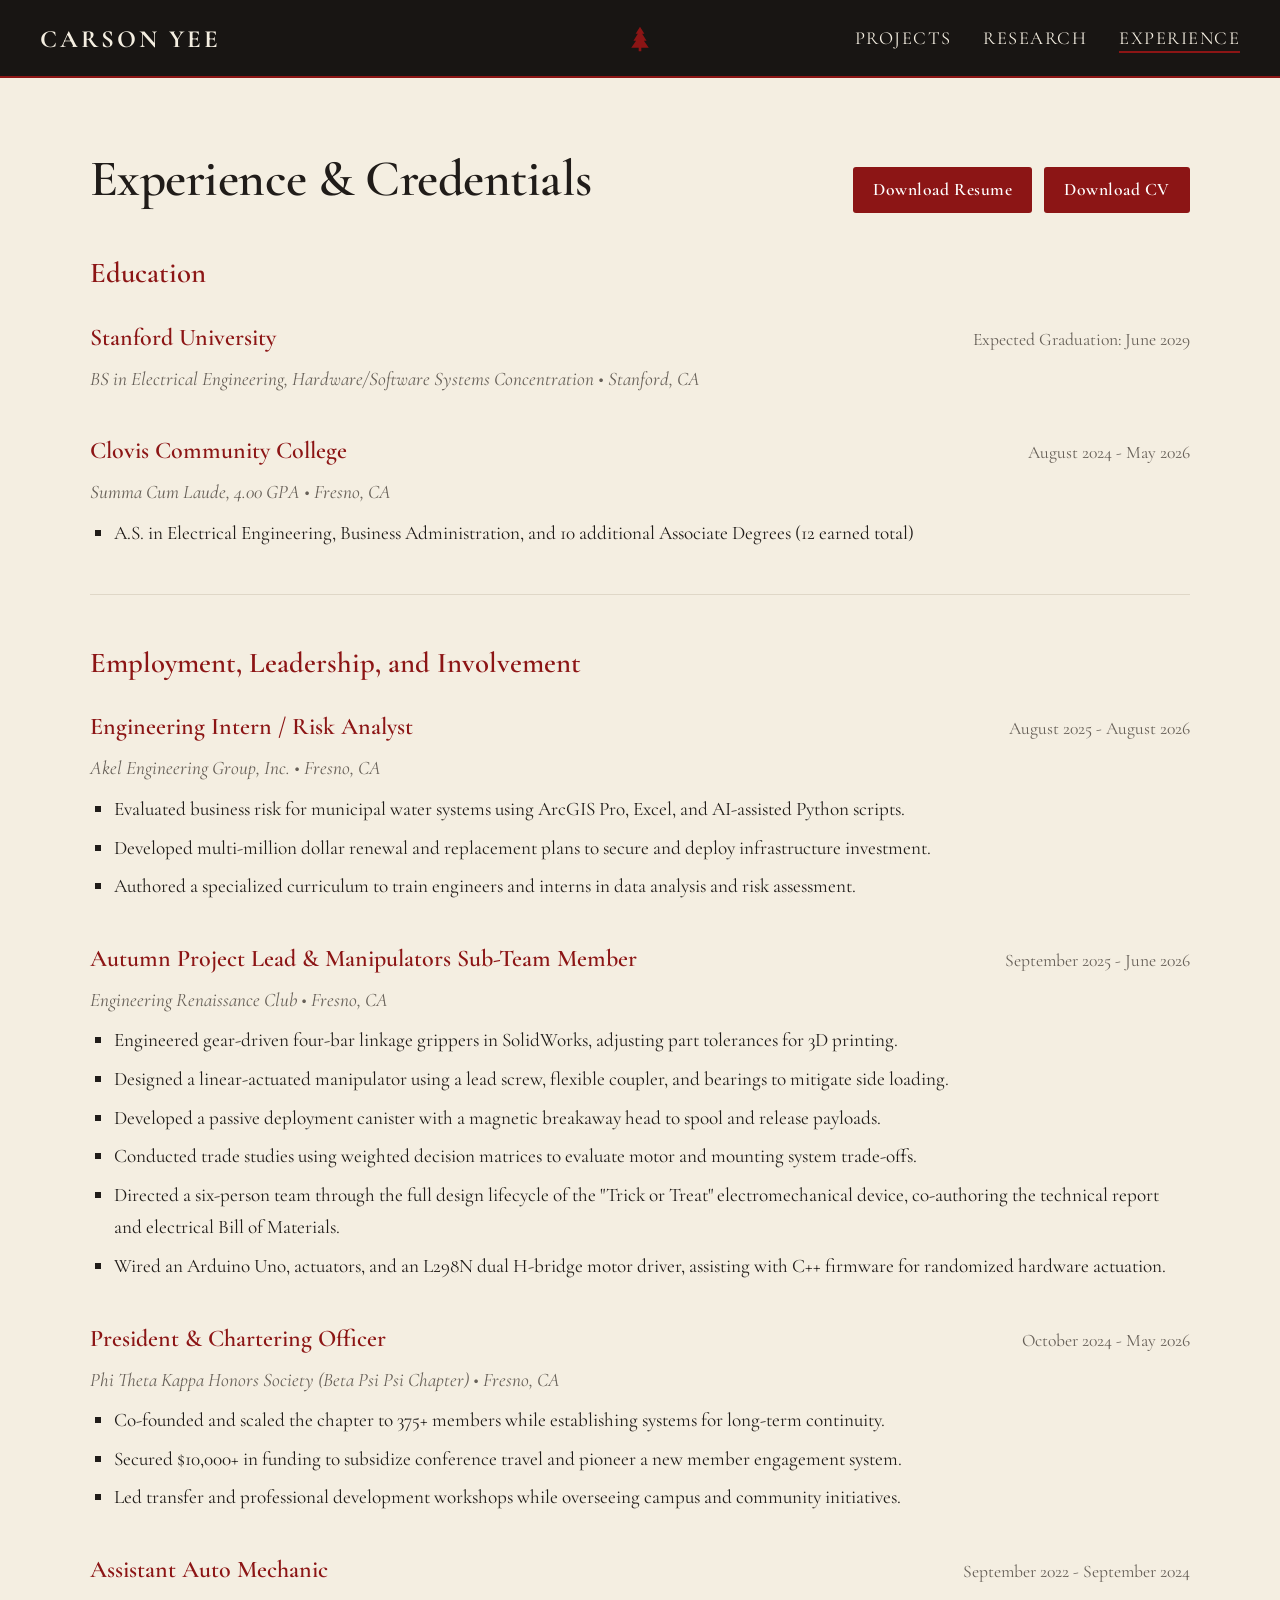
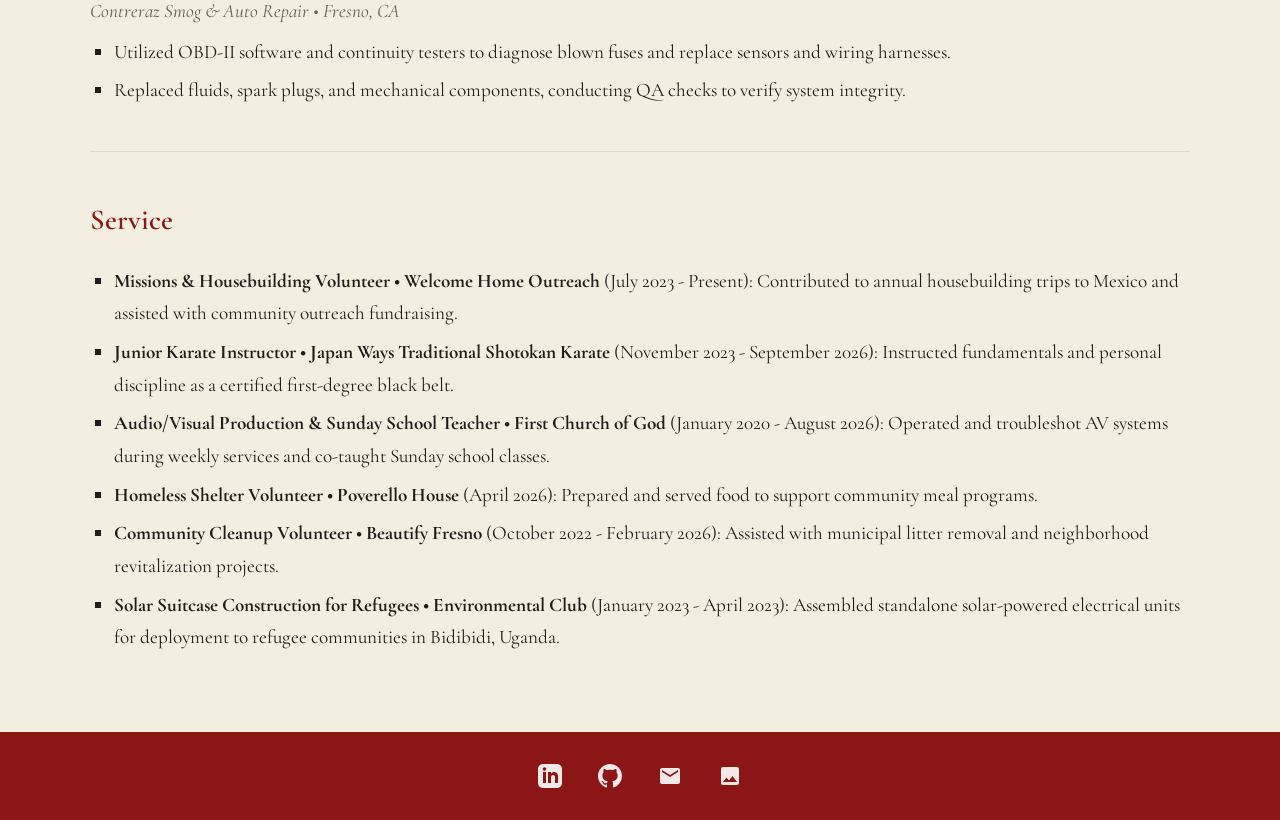
==== commit 31f8427f: "Update experience page, refresh resume and CV downloads, and link header tree to secret gallery" ====
--- a/experience.html
+++ b/experience.html
@@ -12,9 +12,11 @@
     <div class="nav-container">
       <a href="index.html" class="nav-brand">Carson Yee</a>
       <div class="nav-center">
-        <svg class="tree-icon" viewBox="0 0 32 32" width="28" height="28" fill="#8c1515" xmlns="http://www.w3.org/2000/svg" aria-label="Redwood Emblem">
-          <path d="M16 2 L21 10 L18.5 10 L23.5 18 L20.5 18 L26 26 L17.5 26 L17.5 30 L14.5 30 L14.5 26 L6 26 L11.5 18 L8.5 18 L13.5 10 L11 10 Z"/>
-        </svg>
+        <a href="secret.html" aria-label="Secret Gallery" style="display: flex; align-items: center; justify-content: center; text-decoration: none;">
+          <svg class="tree-icon" viewBox="0 0 32 32" width="28" height="28" fill="#8c1515" xmlns="http://www.w3.org/2000/svg" aria-label="Redwood Emblem">
+            <path d="M16 2 L21 10 L18.5 10 L23.5 18 L20.5 18 L26 26 L17.5 26 L17.5 30 L14.5 30 L14.5 26 L6 26 L11.5 18 L8.5 18 L13.5 10 L11 10 Z"/>
+          </svg>
+        </a>
       </div>
       <ul class="nav-links">
         <li><a href="projects.html">Projects</a></li>
@@ -28,27 +30,30 @@
     <div class="content-wrap">
       <div style="display: flex; justify-content: space-between; align-items: baseline; margin-bottom: 24px; flex-wrap: wrap; gap: 16px;">
         <h1 class="page-title" style="margin-bottom: 0;">Experience & Credentials</h1>
-        <a href="assets/resume.pdf" class="btn" download="Carson_Yee_Resume.pdf">Download Resume</a>
+        <div style="display: flex; gap: 12px; flex-wrap: wrap;">
+          <a href="assets/resume.pdf" class="btn" download="Carson_Yee_Resume.pdf">Download Resume</a>
+          <a href="assets/cv.pdf" class="btn" download="Carson_Yee_CV.pdf">Download CV</a>
+        </div>
       </div>
 
       <!-- Education: Institution Precedes Major -->
       <h2 style="font-size: 1.8rem; color: var(--cardinal); margin: 36px 0 20px 0; font-weight: 600;">Education</h2>
       <div class="exp-entry">
         <div class="exp-header">
-          <h3>Stanford University</h3><!--[cite: 2] -->
-          <span class="exp-date">Expected Graduation: June 2029</span><!--[cite: 2] -->
+          <h3>Stanford University</h3>
+          <span class="exp-date">Expected Graduation: June 2029</span>
         </div>
-        <p class="exp-sub">BS in Electrical Engineering, Hardware/Software Systems Concentration &bull; Stanford, CA</p><!--[cite: 2] -->
+        <p class="exp-sub">BS in Electrical Engineering, Hardware/Software Systems Concentration &bull; Stanford, CA</p>
       </div>
 
       <div class="exp-entry">
         <div class="exp-header">
-          <h3>Clovis Community College</h3><!--[cite: 2] -->
-          <span class="exp-date">August 2024 - May 2026</span><!--[cite: 2] -->
+          <h3>Clovis Community College</h3>
+          <span class="exp-date">August 2024 - May 2026</span>
         </div>
-        <p class="exp-sub">Summa Cum Laude, 4.00 GPA &bull; Fresno, CA</p><!--[cite: 2] -->
+        <p class="exp-sub">Summa Cum Laude, 4.00 GPA &bull; Fresno, CA</p>
         <ul class="exp-bullets">
-          <li>A.S. in Electrical Engineering and Business Administration (13 Associate Degrees earned)</li><!--[cite: 1, 2] -->
+          <li>A.S. in Electrical Engineering, Business Administration, and 10 additional Associate Degrees (12 earned total)</li>
         </ul>
       </div>
 
@@ -60,57 +65,58 @@
       <!-- 1. Akel -->
       <div class="exp-entry">
         <div class="exp-header">
-          <h3>Engineering Intern / Risk Analyst</h3><!--[cite: 2] -->
-          <span class="exp-date">August 2025 - August 2026</span><!--[cite: 2] -->
+          <h3>Engineering Intern / Risk Analyst</h3>
+          <span class="exp-date">August 2025 - August 2026</span>
         </div>
-        <p class="exp-sub">Akel Engineering Group, Inc. &bull; Fresno, CA</p><!--[cite: 2] -->
+        <p class="exp-sub">Akel Engineering Group, Inc. &bull; Fresno, CA</p>
         <ul class="exp-bullets">
-          <li>Evaluated business risk for municipal water systems using ArcGIS Pro, Excel, and AI-assisted Python scripts.</li><!--[cite: 2] -->
-          <li>Developed multi-million dollar renewal and replacement plans to secure and deploy infrastructure investment.</li><!--[cite: 2] -->
-          <li>Authored a specialized curriculum to train engineers and interns in data analysis and risk assessment.</li><!--[cite: 2] -->
+          <li>Evaluated business risk for municipal water systems using ArcGIS Pro, Excel, and AI-assisted Python scripts.</li>
+          <li>Developed multi-million dollar renewal and replacement plans to secure and deploy infrastructure investment.</li>
+          <li>Authored a specialized curriculum to train engineers and interns in data analysis and risk assessment.</li>
         </ul>
       </div>
 
       <!-- 2. Engineering Renaissance Club -->
       <div class="exp-entry">
         <div class="exp-header">
-          <h3>Project Lead & Manipulators Sub-Team Member</h3><!--[cite: 1, 2] -->
-          <span class="exp-date">September 2025 - June 2026</span><!--[cite: 1, 2] -->
+          <h3>Autumn Project Lead & Manipulators Sub-Team Member</h3>
+          <span class="exp-date">September 2025 - June 2026</span>
         </div>
-        <p class="exp-sub">Engineering Renaissance Club &bull; Fresno, CA</p><!--[cite: 2] -->
+        <p class="exp-sub">Engineering Renaissance Club &bull; Fresno, CA</p>
         <ul class="exp-bullets">
-          <li>Designed a linear-actuated manipulator using lead screws, flexible couplers, and bearings to mitigate side-loading.</li><!--[cite: 2] -->
-          <li>Developed a passive deployment canister with a magnetic breakaway head to spool and release payloads.</li><!--[cite: 2] -->
-          <li>Engineered gear-driven four-bar linkage grippers in SolidWorks with toleranced geometries for subsea payloads.</li><!--[cite: 2] -->
-          <li>Conducted trade studies using weighted decision matrices to evaluate motor and mounting system trade-offs.</li><!--[cite: 2] -->
-          <li>Directed a six-person team through the complete design lifecycle of the interactive electromechanical device "Trick or Treat".</li><!--[cite: 2] -->
+          <li>Engineered gear-driven four-bar linkage grippers in SolidWorks, adjusting part tolerances for 3D printing.</li>
+          <li>Designed a linear-actuated manipulator using a lead screw, flexible coupler, and bearings to mitigate side loading.</li>
+          <li>Developed a passive deployment canister with a magnetic breakaway head to spool and release payloads.</li>
+          <li>Conducted trade studies using weighted decision matrices to evaluate motor and mounting system trade-offs.</li>
+          <li>Directed a six-person team through the full design lifecycle of the "Trick or Treat" electromechanical device, co-authoring the technical report and electrical Bill of Materials.</li>
+          <li>Wired an Arduino Uno, actuators, and an L298N dual H-bridge motor driver, assisting with C++ firmware for randomized hardware actuation.</li>
         </ul>
       </div>
 
       <!-- 3. Phi Theta Kappa -->
       <div class="exp-entry">
         <div class="exp-header">
-          <h3>President & Chartering Officer</h3><!--[cite: 2] -->
-          <span class="exp-date">October 2024 - May 2026</span><!--[cite: 2] -->
+          <h3>President & Chartering Officer</h3>
+          <span class="exp-date">October 2024 - May 2026</span>
         </div>
-        <p class="exp-sub">Phi Theta Kappa Honors Society (Beta Psi Psi Chapter) &bull; Fresno, CA</p><!--[cite: 2] -->
+        <p class="exp-sub">Phi Theta Kappa Honors Society (Beta Psi Psi Chapter) &bull; Fresno, CA</p>
         <ul class="exp-bullets">
-          <li>Co-founded and scaled the chapter to 375+ members while establishing systems for long-term continuity.</li><!--[cite: 2] -->
-          <li>Secured $10,000+ in funding to subsidize conference travel and pioneer a new member engagement system.</li><!--[cite: 2] -->
-          <li>Led transfer and professional development workshops while overseeing campus and community initiatives.</li><!--[cite: 2] -->
+          <li>Co-founded and scaled the chapter to 375+ members while establishing systems for long-term continuity.</li>
+          <li>Secured $10,000+ in funding to subsidize conference travel and pioneer a new member engagement system.</li>
+          <li>Led transfer and professional development workshops while overseeing campus and community initiatives.</li>
         </ul>
       </div>
 
       <!-- 4. Contreraz -->
       <div class="exp-entry">
         <div class="exp-header">
-          <h3>Assistant Auto Mechanic</h3><!--[cite: 2] -->
-          <span class="exp-date">September 2022 - September 2024</span><!--[cite: 2] -->
+          <h3>Assistant Auto Mechanic</h3>
+          <span class="exp-date">September 2022 - September 2024</span>
         </div>
-        <p class="exp-sub">Contreraz Smog & Auto Repair &bull; Fresno, CA</p><!--[cite: 2] -->
+        <p class="exp-sub">Contreraz Smog & Auto Repair &bull; Fresno, CA</p>
         <ul class="exp-bullets">
-          <li>Utilized OBD-II software and continuity testers to diagnose blown fuses and replace sensors and wiring harnesses.</li><!--[cite: 2] -->
-          <li>Replaced fluids, spark plugs, and mechanical components, conducting QA checks to verify system integrity.</li><!--[cite: 2] -->
+          <li>Utilized OBD-II software and continuity testers to diagnose blown fuses and replace sensors and wiring harnesses.</li>
+          <li>Replaced fluids, spark plugs, and mechanical components, conducting QA checks to verify system integrity.</li>
         </ul>
       </div>
 
@@ -119,12 +125,12 @@
       <!-- Service -->
       <h2 style="font-size: 1.8rem; color: var(--cardinal); margin: 36px 0 20px 0; font-weight: 600;">Service</h2>
       <ul class="service-list">
-        <li><strong>Missions & Housebuilding Volunteer</strong> &bull; Welcome Home Outreach & First Church of God (January 2020 - August 2026): Contributed to annual housebuilding trips to Mexico and operated AV systems during services.</li><!--[cite: 1, 2] -->
-        <li><strong>Junior Karate Instructor</strong> &bull; Japan Ways Traditional Shotokan Karate (November 2023 - September 2026): Instructed fundamentals and discipline as a certified first-degree black belt.</li><!--[cite: 1] -->
-        <li><strong>Volunteer In-Home Tutor</strong> &bull; Academic Support (August 2024 - May 2026): Delivered structured core subject tutoring adapted to specialized learning needs.</li><!--[cite: 1] -->
-        <li><strong>Homeless Shelter Volunteer</strong> &bull; Poverello House (April 2026)</li><!--[cite: 1] -->
-        <li><strong>Community Cleanup Volunteer</strong> &bull; Beautify Fresno (October 2022 - February 2026)</li><!--[cite: 1] -->
-        <li><strong>Solar Suitcase Construction for Refugees</strong> &bull; Environmental Club (January 2023 - April 2023)</li><!--[cite: 1] -->
+        <li><strong>Missions & Housebuilding Volunteer &bull; Welcome Home Outreach</strong> (July 2023 - Present): Contributed to annual housebuilding trips to Mexico and assisted with community outreach fundraising.</li>
+        <li><strong>Junior Karate Instructor &bull; Japan Ways Traditional Shotokan Karate</strong> (November 2023 - September 2026): Instructed fundamentals and personal discipline as a certified first-degree black belt.</li>
+        <li><strong>Audio/Visual Production & Sunday School Teacher &bull; First Church of God</strong> (January 2020 - August 2026): Operated and troubleshot AV systems during weekly services and co-taught Sunday school classes.</li>
+        <li><strong>Homeless Shelter Volunteer &bull; Poverello House</strong> (April 2026): Prepared and served food to support community meal programs.</li>
+        <li><strong>Community Cleanup Volunteer &bull; Beautify Fresno</strong> (October 2022 - February 2026): Assisted with municipal litter removal and neighborhood revitalization projects.</li>
+        <li><strong>Solar Suitcase Construction for Refugees &bull; Environmental Club</strong> (January 2023 - April 2023): Assembled standalone solar-powered electrical units for deployment to refugee communities in Bidibidi, Uganda.</li>
       </ul>
     </div>
   </main>
--- a/style.css
+++ b/style.css
@@ -29,7 +29,7 @@
   font-size: 1.15rem;
 }
 
-/* Header and 3-Part Flexbox Navigation */
+/* Header and Navigation */
 header {
   background-color: var(--header-bg);
   width: 100%;
@@ -166,38 +166,67 @@
 }
 
 /* Hero Section */
+.hero-header {
+  margin-bottom: 28px;
+}
+
+.hero-subtitle {
+  font-size: 1.25rem;
+  color: var(--cardinal);
+  font-weight: 600;
+  letter-spacing: 0.04em;
+  text-transform: uppercase;
+}
+
 .hero-grid {
   display: grid;
-  grid-template-columns: 1.15fr 0.85fr;
-  gap: 60px;
-  align-items: center;
+  grid-template-columns: 1.25fr 0.75fr;
+  gap: 52px;
+  align-items: start;
 }
 
 .hero-bio {
-  font-size: 1.35rem;
-  line-height: 1.8;
+  font-size: 1.25rem;
+  line-height: 1.75;
 }
 
 .hero-bio p {
-  margin-bottom: 22px;
+  margin-bottom: 18px;
+}
+
+.hero-bio p:last-child {
+  margin-bottom: 0;
 }
 
 .hero-image-wrap {
   display: flex;
-  justify-content: center;
+  justify-content: flex-end;
+  align-items: flex-start;
+}
+
+/* Structured Frame for Hero Portrait */
+.hero-frame {
+  padding: 8px;
+  background-color: var(--bg-light);
+  border: 1px solid var(--border);
+  border-radius: 4px;
+  box-shadow: 0 10px 24px rgba(0, 0, 0, 0.05);
 }
 
 .hero-img {
   width: 100%;
-  max-width: 440px;
+  max-width: 360px;
   aspect-ratio: 4 / 5;
   object-fit: cover;
-  border-radius: 4px;
-  border: 1px solid var(--border);
-  box-shadow: 0 12px 30px rgba(0, 0, 0, 0.08);
-}
-
-/* Featured Links Cards with Left-to-Right Animated Underline */
+  display: block;
+  border-radius: 2px;
+  border: 1px solid var(--border);
+  -webkit-mask-image: none;
+  mask-image: none;
+  box-shadow: none;
+}
+
+/* Featured Links Cards (index.html) */
 .card-grid {
   display: grid;
   grid-template-columns: repeat(auto-fit, minmax(300px, 1fr));
@@ -260,12 +289,13 @@
 
 .card-thumb {
   width: 100%;
-  aspect-ratio: 16 / 9;
+  aspect-ratio: 16 / 10;
   object-fit: cover;
   border-radius: 2px;
   border: 1px solid var(--border);
   display: block;
-  background-color: var(--bg-light);
+  background: transparent;
+  padding: 0;
 }
 
 /* Quote Section */
@@ -293,7 +323,7 @@
   font-weight: 600;
 }
 
-/* Video Container for Speech Page */
+/* Video Container */
 .video-container {
   position: relative;
   padding-bottom: 56.25%;
@@ -316,7 +346,7 @@
   border: 0;
 }
 
-/* Projects Grid: Exactly Two Columns Max */
+/* Projects Catalog: Two Columns */
 .project-grid {
   display: grid;
   grid-template-columns: repeat(2, 1fr);
@@ -329,7 +359,7 @@
   overflow: hidden;
   border-radius: 3px;
   border: 1px solid var(--border);
-  background-color: #141110;
+  background-color: transparent;
   display: block;
   text-decoration: none;
 }
@@ -339,6 +369,7 @@
   height: 100%;
   object-fit: cover;
   display: block;
+  padding: 0;
   transition: opacity 0.4s ease, transform 0.4s ease;
 }
 
@@ -378,14 +409,61 @@
   line-height: 1.45;
 }
 
-/* Research Entries */
+/* Project Detail Pages: Three Columns at 16:10 */
+.gallery-grid {
+  display: grid;
+  grid-template-columns: repeat(3, 1fr);
+  gap: 24px;
+  align-items: center;
+}
+
+.gallery-item {
+  width: 100%;
+  aspect-ratio: 16 / 10;
+  height: auto;
+  object-fit: cover;
+  background-color: transparent;
+  border-radius: 3px;
+  border: 1px solid var(--border);
+  padding: 0;
+  box-shadow: 0 4px 14px rgba(0, 0, 0, 0.04);
+  display: block;
+}
+
+/* Secret Gallery Override */
+.secret-wrap {
+  width: 100%;
+  max-width: 1300px;
+  margin: 0 auto;
+  padding: 48px 24px;
+}
+
+.secret-wrap .gallery-grid {
+  display: grid;
+  grid-template-columns: repeat(auto-fill, minmax(320px, 1fr));
+  gap: 28px;
+}
+
+.secret-wrap .gallery-item {
+  width: 100%;
+  height: 320px;
+  aspect-ratio: auto;
+  object-fit: cover !important;
+  background-color: transparent;
+  border-radius: 3px;
+  border: 1px solid var(--border);
+  padding: 0;
+  box-shadow: none;
+}
+
+/* Research Entries: Rigid 2-Column Grid */
 .pub-entry {
-  display: flex;
-  justify-content: space-between;
-  align-items: flex-start;
-  gap: 36px;
-  margin-bottom: 44px;
-  padding-bottom: 36px;
+  display: grid;
+  grid-template-columns: 1fr 300px;
+  column-gap: 48px;
+  align-items: center;
+  margin-bottom: 48px;
+  padding-bottom: 48px;
   border-bottom: 1px solid var(--border);
 }
 
@@ -394,7 +472,7 @@
 }
 
 .pub-content {
-  flex: 1;
+  width: 100%;
 }
 
 .pub-title {
@@ -417,15 +495,36 @@
   margin-bottom: 16px;
 }
 
-.pub-cover {
-  width: 190px;
-  min-width: 190px;
-  aspect-ratio: 3 / 4;
+/* Centered Media Wrapper for Research */
+.pub-media {
+  width: 300px;
+  display: flex;
+  justify-content: center;
+  align-items: center;
+}
+
+/* Document Cover: Proportional to 816 x 1061 */
+.pub-cover-doc {
+  width: 180px;
+  aspect-ratio: 816 / 1061;
   object-fit: cover;
   border: 1px solid var(--border);
   border-radius: 2px;
   box-shadow: 0 4px 14px rgba(0, 0, 0, 0.08);
-  background-color: var(--bg-light);
+  background-color: transparent;
+  display: block;
+}
+
+/* Landscape Poster: 16:10 ratio */
+.pub-cover-chem {
+  width: 280px;
+  aspect-ratio: 16 / 10;
+  object-fit: cover;
+  border: 1px solid var(--border);
+  border-radius: 2px;
+  box-shadow: 0 4px 14px rgba(0, 0, 0, 0.08);
+  background-color: transparent;
+  display: block;
 }
 
 /* Buttons */
@@ -487,28 +586,6 @@
   margin-bottom: 6px;
 }
 
-/* Secret Gallery Grid */
-.secret-wrap {
-  width: 100%;
-  max-width: 1300px;
-  margin: 0 auto;
-  padding: 48px 24px;
-}
-
-.gallery-grid {
-  display: grid;
-  grid-template-columns: repeat(auto-fill, minmax(320px, 1fr));
-  gap: 28px;
-}
-
-.gallery-item {
-  width: 100%;
-  height: 320px;
-  object-fit: cover;
-  border-radius: 3px;
-  border: 1px solid var(--border);
-}
-
 /* Footer */
 footer {
   background-color: var(--footer-bg);
@@ -567,10 +644,10 @@
     gap: 36px;
   }
   .hero-image-wrap {
-    order: -1;
+    justify-content: center;
   }
   .hero-img {
-    max-width: 300px;
+    max-width: 320px;
   }
   .page-title {
     font-size: 2.5rem;
@@ -579,13 +656,23 @@
   .project-grid {
     grid-template-columns: 1fr;
   }
+  .gallery-grid {
+    grid-template-columns: 1fr;
+  }
   .pub-entry {
-    flex-direction: column-reverse;
-    gap: 20px;
-  }
-  .pub-cover {
+    grid-template-columns: 1fr;
+    gap: 24px;
+  }
+  .pub-media {
     width: 100%;
-    max-width: 240px;
+    justify-content: center;
+  }
+  .pub-cover-doc {
+    width: 180px;
+  }
+  .pub-cover-chem {
+    width: 100%;
+    max-width: 300px;
   }
   .quote-text {
     font-size: 1.7rem;
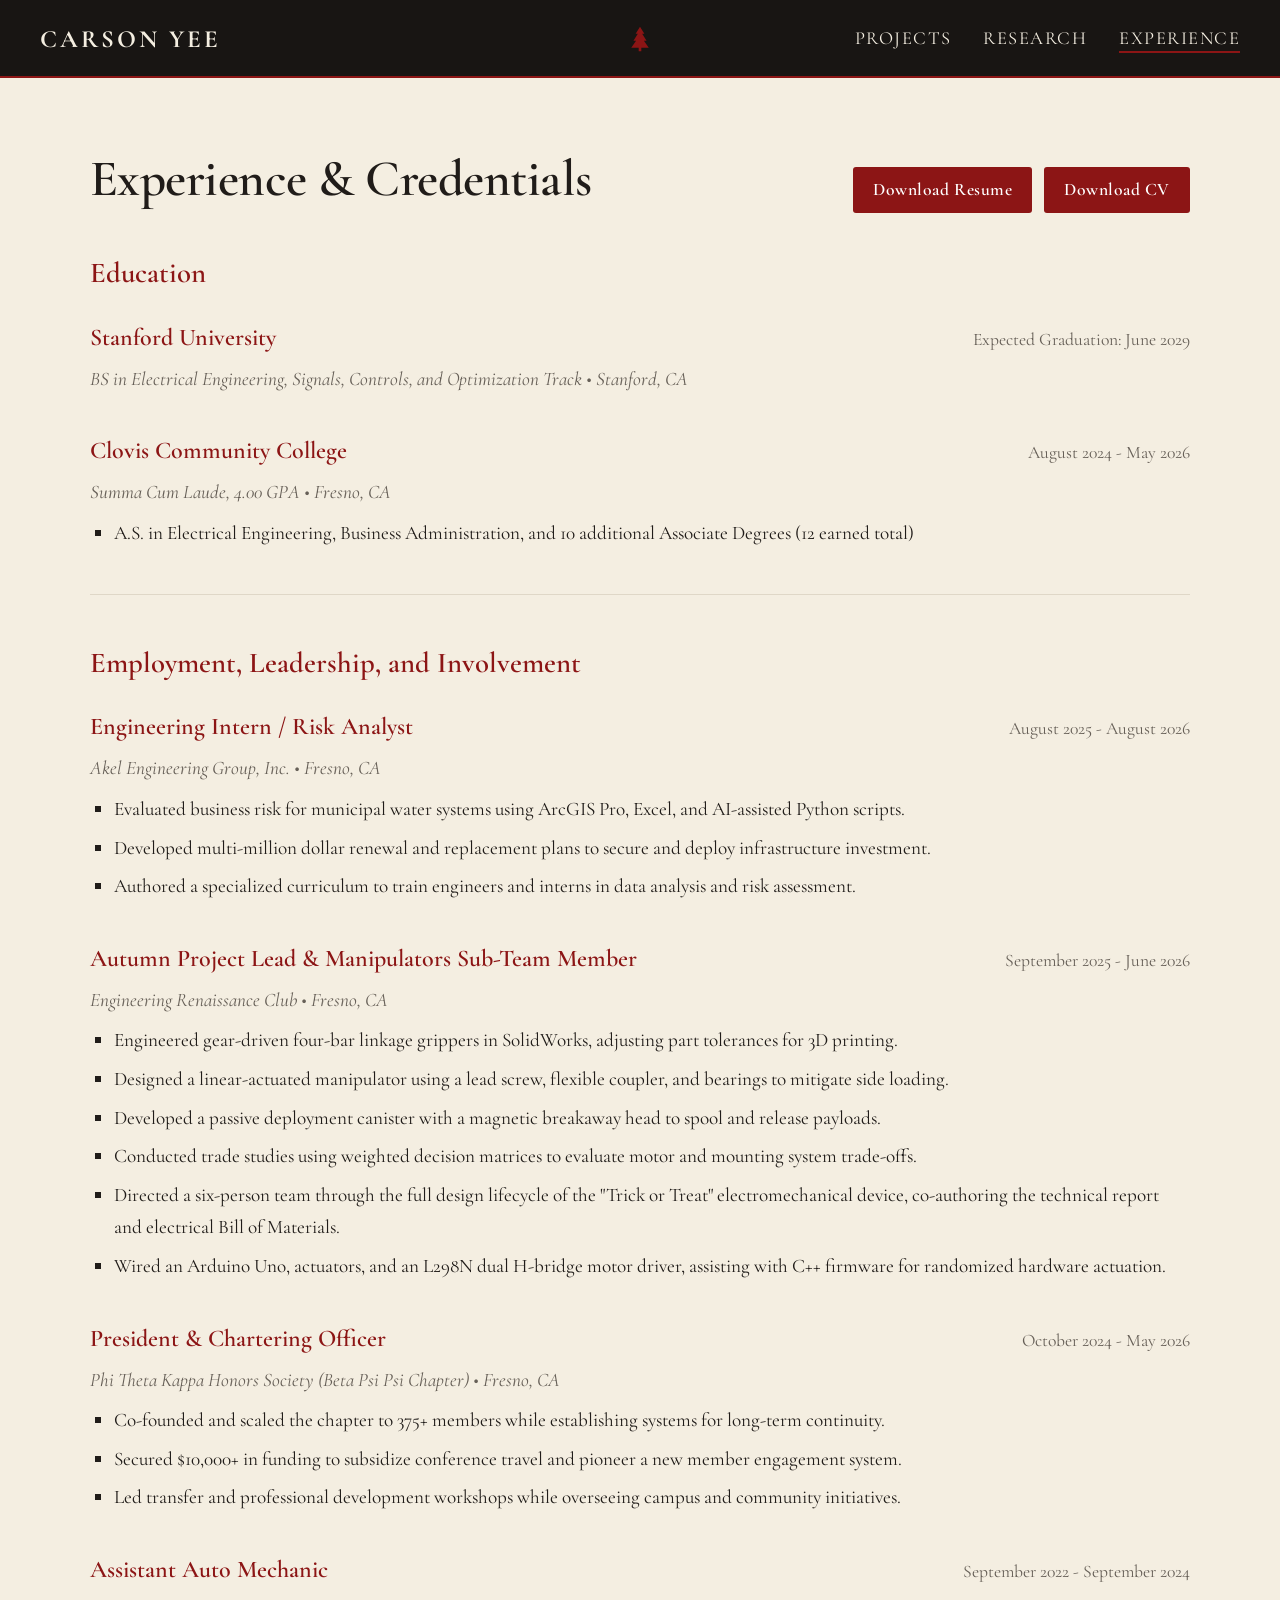
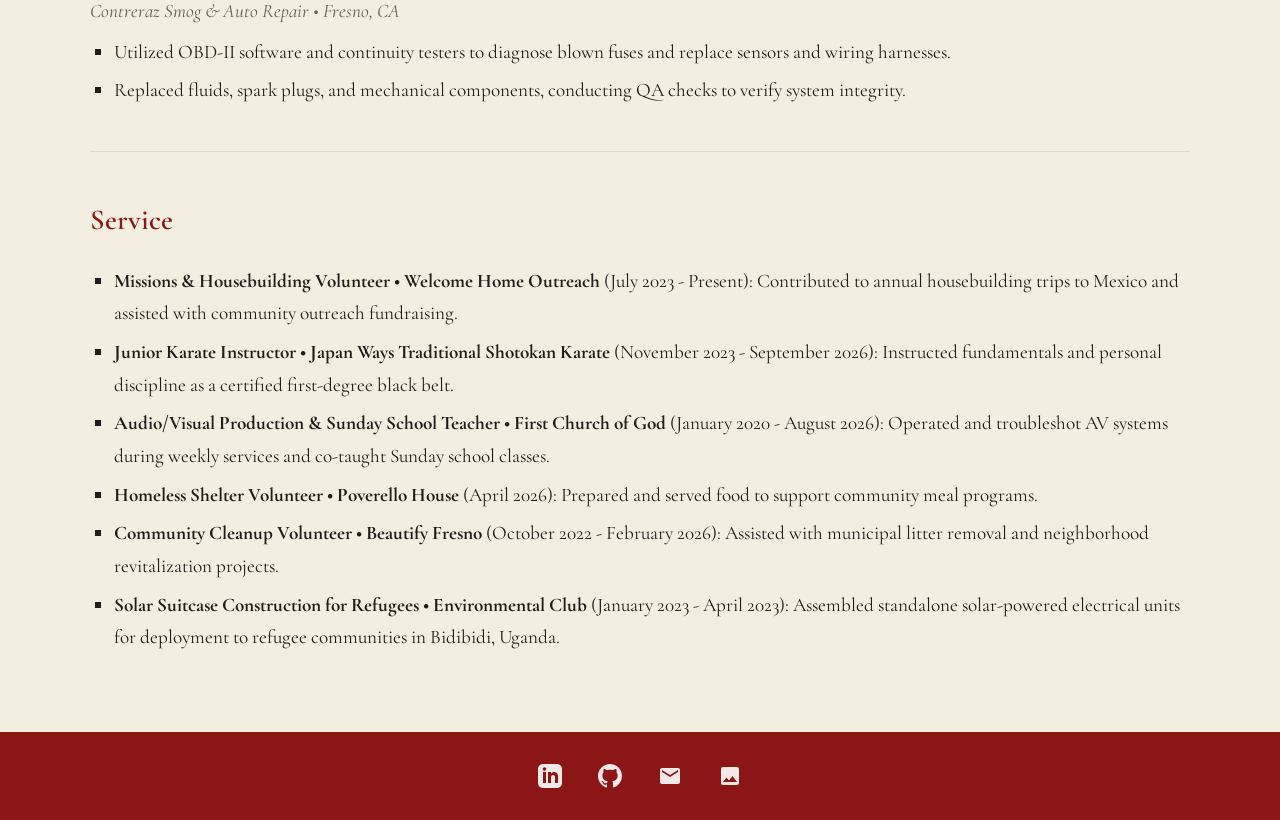
==== commit d8ea88fe: "Update concentration to Signals, Controls, and Optimization track Co-Authored-By: Claude Opus 5.5 <n" ====
--- a/experience.html
+++ b/experience.html
@@ -43,7 +43,7 @@
           <h3>Stanford University</h3>
           <span class="exp-date">Expected Graduation: June 2029</span>
         </div>
-        <p class="exp-sub">BS in Electrical Engineering, Hardware/Software Systems Concentration &bull; Stanford, CA</p>
+        <p class="exp-sub">BS in Electrical Engineering, Signals, Controls, and Optimization Track &bull; Stanford, CA</p>
       </div>
 
       <div class="exp-entry">
